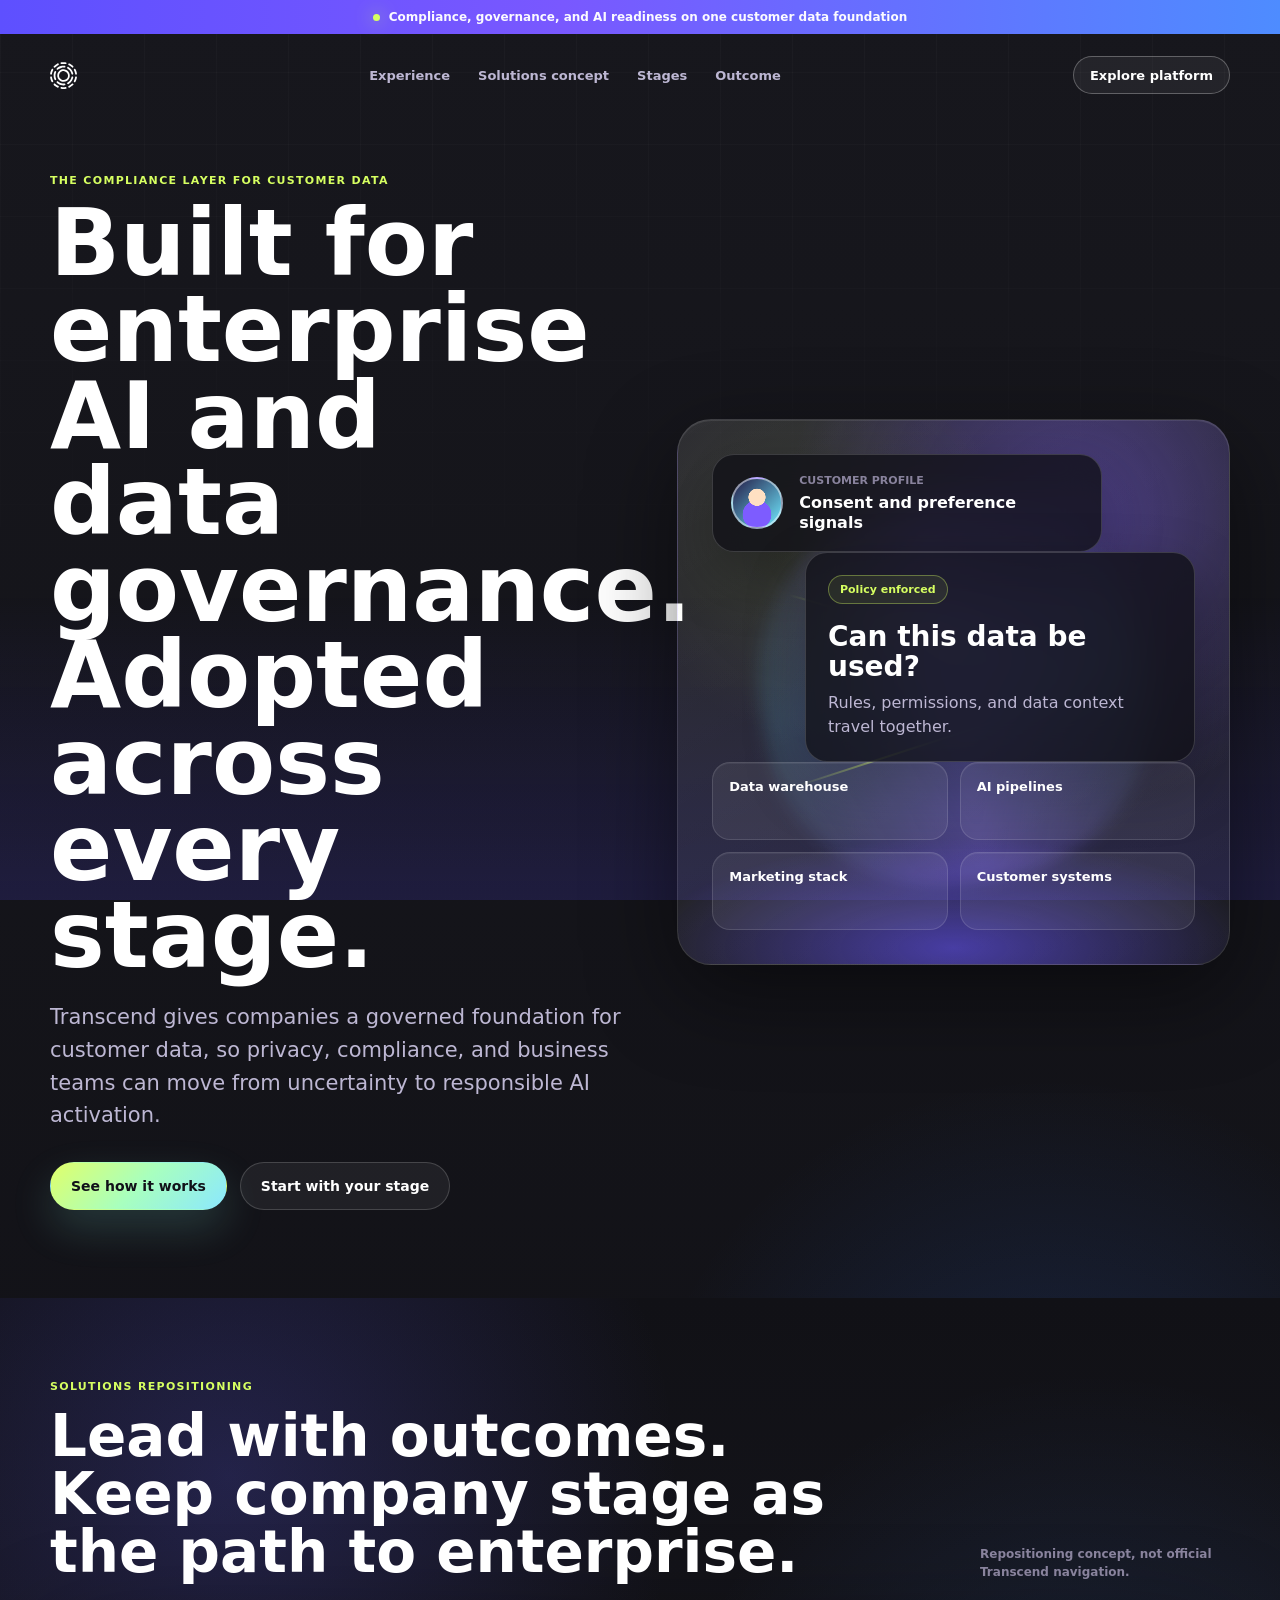
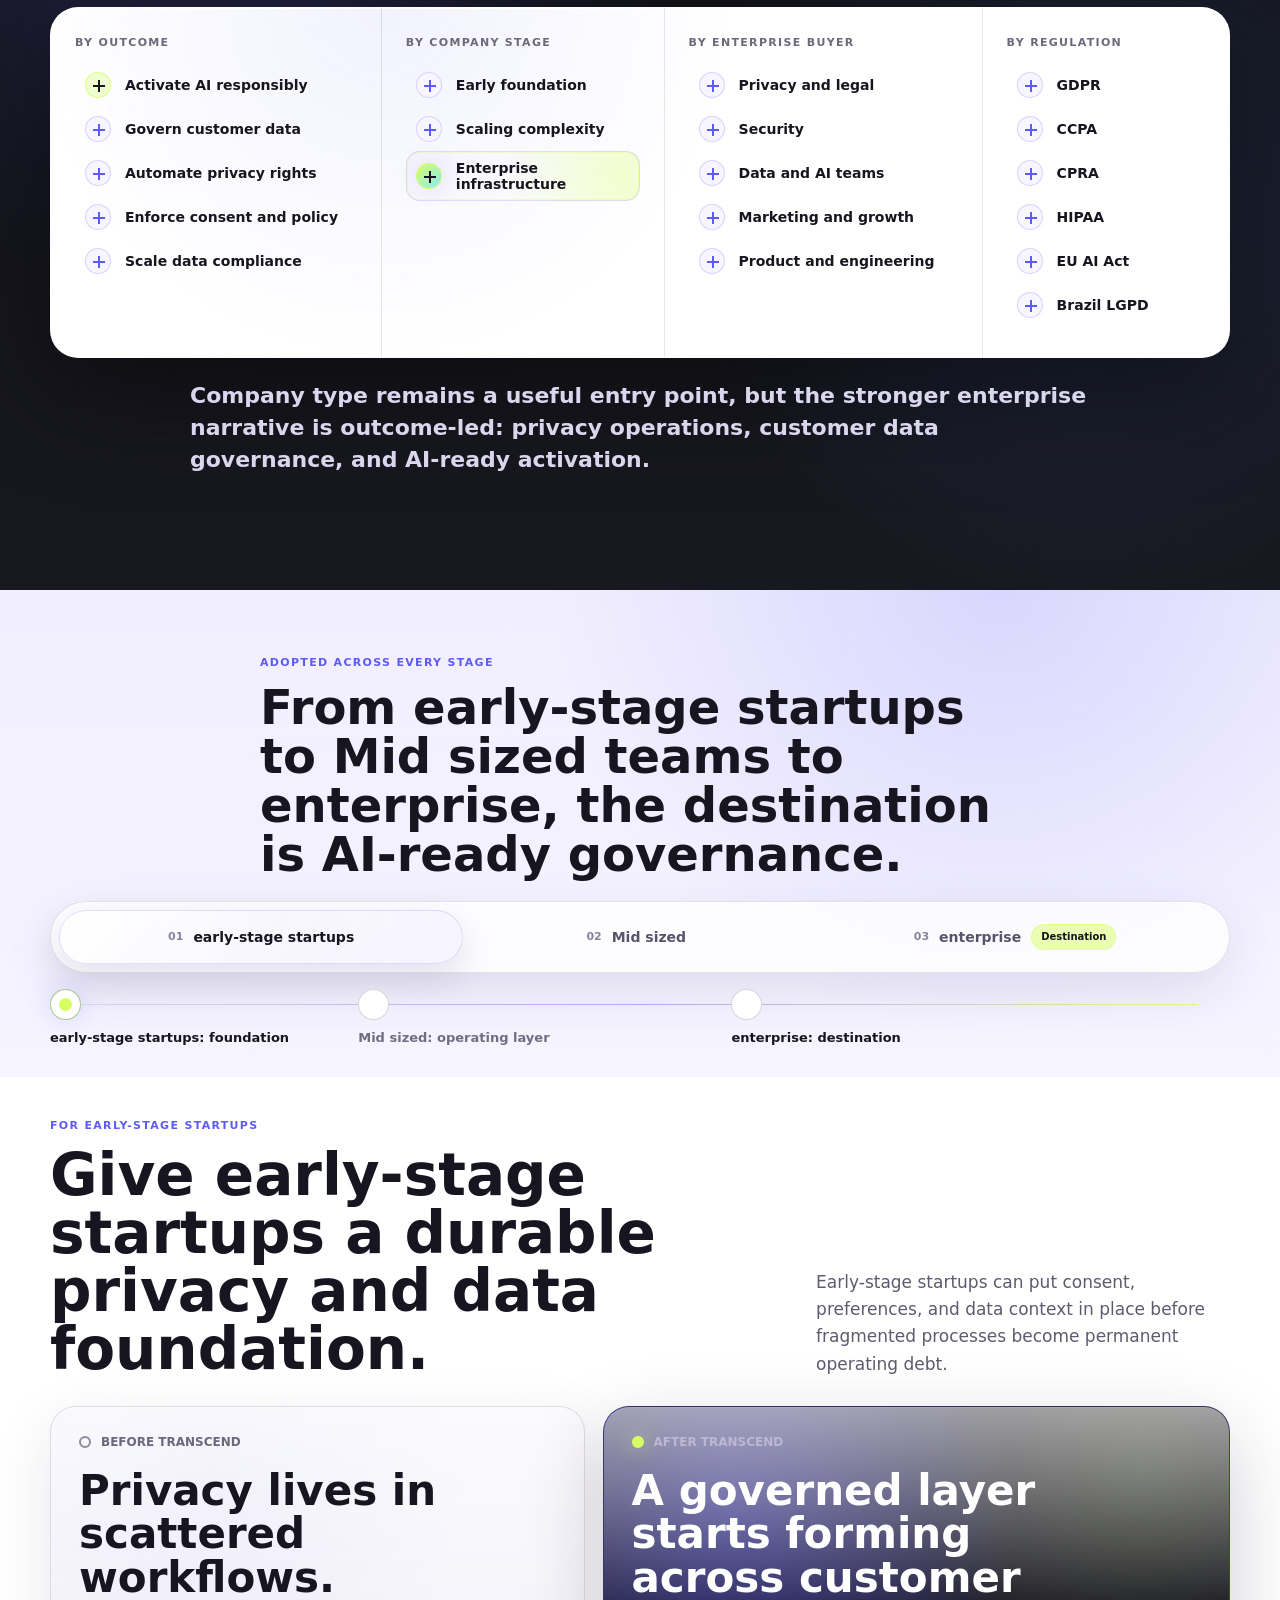
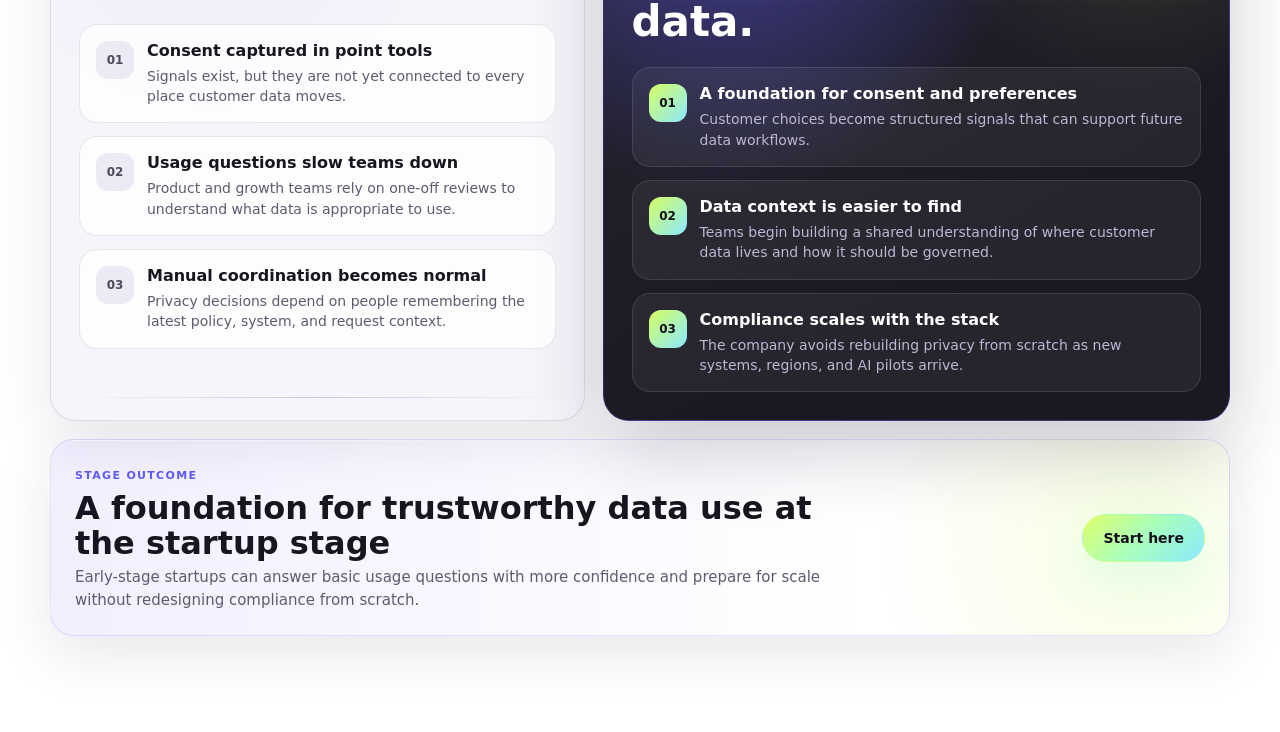
==== index-standalone.html @ 1e4c6ade "Add files via upload" ====
<!DOCTYPE html>
<html lang="en">
  <head>
    <meta charset="UTF-8" />
    <meta name="viewport" content="width=device-width, initial-scale=1.0" />
    <title>Transcend Experience | Compliance Layer for Enterprise AI</title>
    <meta
      name="description"
      content="An interactive product marketing experience showing how Transcend helps teams move from fragmented privacy workflows to an AI-ready compliance layer for customer data."
    />
    <style>
:root {
  color-scheme: dark;
  --bg: #15151a;
  --bg-deeper: #0e0e13;
  --surface: rgba(255, 255, 255, 0.06);
  --surface-strong: rgba(255, 255, 255, 0.11);
  --line: rgba(255, 255, 255, 0.14);
  --line-strong: rgba(174, 159, 255, 0.48);
  --text: #f6f3ff;
  --muted: #bdb7d3;
  --soft: #89839d;
  --violet: #7d5cff;
  --violet-strong: #a794ff;
  --blue: #4f8cff;
  --cyan: #70e8ff;
  --green: #d6ff61;
  --neutral-accent: #8f8a9e;
  --paper: #f6f4ff;
  --paper-plain: #ffffff;
  --ink: #17151f;
  --ink-muted: #5f5a6f;
  --shadow: 0 28px 90px rgba(0, 0, 0, 0.46);
  --radius-lg: 26px;
  --radius-md: 18px;
  --radius-sm: 12px;
  --max: 1180px;
}

* {
  box-sizing: border-box;
}

html {
  scroll-behavior: smooth;
}

body {
  margin: 0;
  min-height: 100vh;
  color: var(--text);
  background:
    radial-gradient(circle at 52% -12%, rgba(109, 85, 255, 0.34), transparent 31rem),
    radial-gradient(circle at 82% 38%, rgba(55, 120, 255, 0.18), transparent 26rem),
    linear-gradient(180deg, #17171d 0%, #101015 54%, #15151a 100%);
  font-family:
    Inter, ui-sans-serif, system-ui, -apple-system, BlinkMacSystemFont, "Segoe UI", sans-serif;
}

body::before {
  position: fixed;
  inset: 0;
  z-index: -2;
  pointer-events: none;
  content: "";
  background-image:
    linear-gradient(rgba(255, 255, 255, 0.025) 1px, transparent 1px),
    linear-gradient(90deg, rgba(255, 255, 255, 0.025) 1px, transparent 1px);
  background-size: 72px 72px;
  mask-image: linear-gradient(to bottom, black, transparent 78%);
}

body::after {
  position: fixed;
  inset: auto 0 0;
  z-index: -1;
  height: 34vh;
  pointer-events: none;
  content: "";
  background: linear-gradient(180deg, transparent, rgba(90, 76, 255, 0.16));
}

a {
  color: inherit;
  text-decoration: none;
}

button,
a {
  -webkit-tap-highlight-color: transparent;
}

.site-shell {
  width: 100%;
  margin: 0 auto;
  overflow: hidden;
}

.announcement {
  display: flex;
  align-items: center;
  justify-content: center;
  gap: 9px;
  min-height: 34px;
  padding: 8px 18px;
  color: #fbfaff;
  background: linear-gradient(90deg, #5e50ff 0%, #7958ff 44%, #4e8cff 100%);
  font-size: 12px;
  font-weight: 650;
}

.announcement__dot {
  width: 7px;
  height: 7px;
  flex: 0 0 auto;
  border-radius: 999px;
  background: var(--green);
  box-shadow: 0 0 18px rgba(214, 255, 97, 0.9);
}

.announcement__text {
  display: inline-block;
  width: auto;
  height: auto;
  max-width: min(720px, calc(100% - 32px));
  color: inherit;
  background: transparent;
  border-radius: 0;
  box-shadow: none;
  line-height: 1.25;
  text-align: center;
}

.nav {
  display: flex;
  align-items: center;
  justify-content: space-between;
  width: min(calc(100% - 40px), var(--max));
  margin: 0 auto;
  padding: 22px 0;
}

.brand {
  display: inline-flex;
  align-items: center;
  gap: 0;
  width: 27px;
  height: 27px;
  flex: 0 0 auto;
  color: #fff;
  font-size: 15px;
  font-weight: 760;
  overflow: hidden;
}

.brand__logo {
  display: block;
  width: 27px;
  height: 27px;
  max-width: 27px;
  max-height: 27px;
  flex: 0 0 27px;
  fill: currentColor;
}

.sr-only {
  position: absolute;
  width: 1px;
  height: 1px;
  padding: 0;
  margin: -1px;
  overflow: hidden;
  clip: rect(0, 0, 0, 0);
  white-space: nowrap;
  border: 0;
}

.nav__links {
  display: flex;
  align-items: center;
  gap: 28px;
  color: var(--muted);
  font-size: 13px;
  font-weight: 650;
}

.nav__links a,
.nav__cta {
  transition: color 180ms ease, border-color 180ms ease, background 180ms ease;
}

.nav__links a:hover {
  color: #fff;
}

.nav__cta {
  display: inline-flex;
  align-items: center;
  justify-content: center;
  min-height: 38px;
  padding: 0 16px;
  border: 1px solid rgba(255, 255, 255, 0.28);
  border-radius: 999px;
  color: #fff;
  font-size: 13px;
  font-weight: 720;
  background: rgba(255, 255, 255, 0.06);
}

.nav__cta:hover {
  border-color: rgba(214, 255, 97, 0.72);
  background: rgba(214, 255, 97, 0.1);
}

.hero {
  display: grid;
  grid-template-columns: minmax(0, 1.02fr) minmax(430px, 0.98fr);
  gap: 52px;
  align-items: center;
  width: min(calc(100% - 40px), var(--max));
  min-height: clamp(620px, calc(100vh - 180px), 760px);
  margin: 0 auto;
  padding: 58px 0 88px;
}

.hero__content {
  max-width: 660px;
}

.eyebrow {
  margin: 0 0 14px;
  color: var(--green);
  font-size: 11px;
  font-weight: 820;
  letter-spacing: 0.12em;
  text-transform: uppercase;
}

h1,
h2,
h3,
p {
  margin-top: 0;
}

h1 {
  max-width: 850px;
  margin-bottom: 22px;
  color: #fff;
  font-size: clamp(48px, 7.3vw, 92px);
  font-weight: 760;
  line-height: 0.94;
}

.hero__subtext {
  max-width: 650px;
  margin-bottom: 30px;
  color: var(--muted);
  font-size: clamp(18px, 2vw, 21px);
  line-height: 1.56;
}

.hero__actions {
  display: flex;
  flex-wrap: wrap;
  gap: 13px;
}

.button {
  display: inline-flex;
  align-items: center;
  justify-content: center;
  min-height: 48px;
  padding: 0 20px;
  border: 1px solid transparent;
  border-radius: 999px;
  font-size: 14px;
  font-weight: 790;
  transition:
    transform 180ms ease,
    border-color 180ms ease,
    background 180ms ease,
    box-shadow 180ms ease;
}

.button:hover {
  transform: translateY(-2px);
}

.button--primary {
  color: #111119;
  background: linear-gradient(135deg, #e0ff6a, #a8ffbe 50%, #8be8ff);
  box-shadow: 0 18px 42px rgba(127, 235, 218, 0.18);
}

.button--ghost {
  color: #fff;
  border-color: rgba(255, 255, 255, 0.17);
  background: rgba(255, 255, 255, 0.06);
}

.button--ghost:hover {
  border-color: rgba(255, 255, 255, 0.34);
  background: rgba(255, 255, 255, 0.1);
}

.hero-visual {
  position: relative;
  display: grid;
  min-height: 520px;
  padding: 34px;
  border: 1px solid rgba(255, 255, 255, 0.12);
  border-radius: 34px;
  background:
    radial-gradient(circle at 26% 24%, rgba(214, 255, 97, 0.09), transparent 12rem),
    radial-gradient(circle at 72% 18%, rgba(125, 92, 255, 0.42), transparent 18rem),
    linear-gradient(150deg, rgba(255, 255, 255, 0.11), rgba(255, 255, 255, 0.035));
  box-shadow: var(--shadow), inset 0 1px 0 rgba(255, 255, 255, 0.09);
  overflow: hidden;
}

.hero-visual::before {
  position: absolute;
  inset: 15%;
  content: "";
  border-radius: 44%;
  background:
    linear-gradient(90deg, transparent, rgba(136, 108, 255, 0.35), transparent),
    linear-gradient(180deg, transparent, rgba(111, 232, 255, 0.15), transparent);
  filter: blur(8px);
  transform: rotate(-10deg);
}

.hero-visual::after {
  position: absolute;
  inset: auto -8% -18%;
  height: 42%;
  content: "";
  background: radial-gradient(ellipse at center, rgba(101, 83, 255, 0.58), transparent 68%);
}

.visual-card {
  position: relative;
  z-index: 1;
  border: 1px solid rgba(255, 255, 255, 0.16);
  border-radius: 22px;
  background: rgba(16, 16, 22, 0.78);
  box-shadow: 0 24px 60px rgba(0, 0, 0, 0.28);
  backdrop-filter: blur(18px);
}

.visual-card--profile {
  display: flex;
  align-items: center;
  gap: 16px;
  width: min(88%, 390px);
  min-height: 98px;
  padding: 18px;
}

.avatar {
  width: 52px;
  height: 52px;
  flex: 0 0 auto;
  border: 2px solid rgba(255, 255, 255, 0.48);
  border-radius: 50%;
  background:
    radial-gradient(circle at 50% 38%, #ffe0c2 0 22%, transparent 23%),
    radial-gradient(circle at 50% 74%, #7d5cff 0 33%, transparent 34%),
    linear-gradient(135deg, #241c47, #6fe8ff);
}

.label {
  display: block;
  margin-bottom: 6px;
  color: var(--soft);
  font-size: 11px;
  font-weight: 750;
  text-transform: uppercase;
}

.visual-card strong {
  display: block;
  color: #fff;
  font-size: 16px;
  line-height: 1.25;
}

.visual-card--policy {
  align-self: center;
  justify-self: end;
  width: min(91%, 390px);
  padding: 22px;
}

.visual-card--policy h2 {
  margin: 18px 0 10px;
  color: #fff;
  font-size: 28px;
  line-height: 1.05;
}

.visual-card--policy p {
  margin: 0;
  color: var(--muted);
  line-height: 1.5;
}

.status-pill {
  display: inline-flex;
  padding: 7px 11px;
  border: 1px solid rgba(214, 255, 97, 0.35);
  border-radius: 999px;
  color: var(--green);
  background: rgba(214, 255, 97, 0.08);
  font-size: 11px;
  font-weight: 780;
}

.system-grid {
  position: relative;
  z-index: 1;
  display: grid;
  grid-template-columns: repeat(2, minmax(0, 1fr));
  gap: 12px;
  align-self: end;
}

.system-grid span {
  min-height: 78px;
  padding: 16px;
  border: 1px solid rgba(255, 255, 255, 0.13);
  border-radius: 18px;
  color: #fff;
  background: rgba(255, 255, 255, 0.065);
  font-size: 13px;
  font-weight: 720;
  box-shadow: inset 0 1px 0 rgba(255, 255, 255, 0.06);
}

.signal-line {
  position: absolute;
  z-index: 0;
  width: 58%;
  height: 2px;
  background: linear-gradient(90deg, transparent, rgba(214, 255, 97, 0.7), rgba(111, 232, 255, 0.58), transparent);
  transform-origin: center;
}

.signal-line--one {
  top: 40%;
  left: 19%;
  transform: rotate(16deg);
}

.signal-line--two {
  top: 58%;
  left: 20%;
  transform: rotate(-18deg);
}

.menu-concept {
  width: 100%;
  padding: 82px 0 92px;
  background:
    radial-gradient(circle at 18% 20%, rgba(95, 91, 247, 0.22), transparent 28rem),
    radial-gradient(circle at 85% 55%, rgba(79, 140, 255, 0.14), transparent 26rem),
    linear-gradient(180deg, #111116 0%, #181820 100%);
}

.menu-concept__heading,
.mega-menu,
.menu-note {
  width: min(calc(100% - 40px), var(--max));
  margin-right: auto;
  margin-left: auto;
}

.menu-concept__heading {
  display: flex;
  align-items: end;
  justify-content: space-between;
  gap: 40px;
  margin-bottom: 26px;
}

.menu-concept__heading h2 {
  max-width: 780px;
  margin-bottom: 0;
  color: #fff;
  font-size: clamp(34px, 4.8vw, 58px);
  font-weight: 740;
  line-height: 1;
}

.menu-concept__heading > span {
  max-width: 250px;
  color: var(--soft);
  font-size: 12px;
  font-weight: 720;
  line-height: 1.45;
}

.mega-menu {
  display: grid;
  grid-template-columns: 1.12fr 0.96fr 1.08fr 0.84fr;
  border: 1px solid rgba(255, 255, 255, 0.22);
  border-radius: 28px;
  background:
    radial-gradient(circle at 28% 0%, rgba(95, 91, 247, 0.08), transparent 22rem),
    #fff;
  box-shadow: 0 34px 110px rgba(0, 0, 0, 0.44), inset 0 1px 0 rgba(255, 255, 255, 0.88);
  overflow: hidden;
}

.mega-column {
  min-width: 0;
  padding: 28px 24px 30px;
}

.mega-column + .mega-column {
  border-left: 1px solid rgba(27, 24, 38, 0.1);
}

.mega-label {
  margin-bottom: 14px;
  color: #6d687a;
  font-size: 11px;
  font-weight: 850;
  letter-spacing: 0.12em;
  text-transform: uppercase;
}

.mega-item {
  display: grid;
  grid-template-columns: 30px minmax(0, 1fr);
  gap: 10px;
  align-items: center;
  width: 100%;
  min-height: 44px;
  padding: 8px 9px;
  border: 1px solid transparent;
  border-radius: 14px;
  color: var(--ink);
  cursor: pointer;
  background: transparent;
  font: inherit;
  font-size: 14px;
  font-weight: 720;
  text-align: left;
  transition:
    transform 160ms ease,
    border-color 160ms ease,
    background 160ms ease,
    box-shadow 160ms ease;
}

.mega-item:hover,
.mega-item:focus-visible {
  border-color: rgba(95, 91, 247, 0.14);
  outline: none;
  background: #f5f2ff;
  box-shadow: 0 12px 28px rgba(49, 42, 92, 0.09);
  transform: translateY(-1px);
}

.mega-item--destination {
  border-color: rgba(95, 91, 247, 0.18);
  background:
    radial-gradient(circle at 95% 50%, rgba(214, 255, 97, 0.32), transparent 8rem),
    linear-gradient(135deg, #f6f3ff, #fff);
  box-shadow: inset 0 0 0 1px rgba(214, 255, 97, 0.28);
}

.mega-item--destination:hover,
.mega-item--destination:focus-visible {
  border-color: rgba(95, 91, 247, 0.32);
  background:
    radial-gradient(circle at 92% 50%, rgba(214, 255, 97, 0.48), transparent 8rem),
    #f3f0ff;
}

.menu-icon {
  position: relative;
  display: inline-block;
  width: 26px;
  height: 26px;
  border: 1px solid rgba(95, 91, 247, 0.22);
  border-radius: 50%;
  background: #f7f5ff;
}

.menu-icon::before,
.menu-icon::after {
  position: absolute;
  content: "";
  background: #5f5bf7;
}

.menu-icon::before {
  top: 12px;
  left: 7px;
  width: 12px;
  height: 2px;
}

.menu-icon::after {
  top: 7px;
  left: 12px;
  width: 2px;
  height: 12px;
}

.menu-icon--spark {
  border-color: rgba(214, 255, 97, 0.72);
  background: #efffd1;
}

.menu-icon--spark::before,
.menu-icon--spark::after,
.menu-icon--destination::before,
.menu-icon--destination::after {
  background: #17151f;
}

.menu-icon--destination {
  border-color: rgba(214, 255, 97, 0.82);
  background: linear-gradient(135deg, var(--green), #8be8ff);
  box-shadow: 0 0 22px rgba(95, 91, 247, 0.16);
}

.menu-note {
  max-width: 900px;
  margin-top: 22px;
  color: #dad6ee;
  font-size: clamp(18px, 2vw, 22px);
  font-weight: 610;
  line-height: 1.45;
}

.stage-section {
  width: 100%;
  padding: 66px 0 32px;
  color: var(--ink);
  background:
    radial-gradient(circle at 78% 0%, rgba(95, 91, 247, 0.16), transparent 28rem),
    linear-gradient(180deg, #f1eeff 0%, var(--paper) 100%);
}

.stage-section > *,
.experience > * {
  width: min(calc(100% - 40px), var(--max));
  margin-right: auto;
  margin-left: auto;
}

.section-heading {
  display: block;
  max-width: 760px;
  margin-bottom: 22px;
}

.section-heading .eyebrow,
.experience .eyebrow {
  color: #5f5bf7;
}

.section-heading h2 {
  margin-bottom: 0;
  color: var(--ink);
  font-size: clamp(30px, 4vw, 48px);
  font-weight: 740;
  line-height: 1.02;
}

.experience__intro h2 {
  margin-bottom: 0;
  color: var(--ink);
  font-size: clamp(34px, 5vw, 58px);
  font-weight: 740;
  line-height: 1;
}

.stage-control {
  display: grid;
  grid-template-columns: 1.08fr 0.86fr 1.1fr;
  gap: 12px;
  padding: 8px;
  border: 1px solid rgba(40, 35, 62, 0.12);
  border-radius: 999px;
  background: rgba(255, 255, 255, 0.76);
  box-shadow: 0 18px 52px rgba(42, 32, 87, 0.1), inset 0 1px 0 rgba(255, 255, 255, 0.74);
}

.stage-tab {
  display: inline-flex;
  align-items: center;
  justify-content: center;
  gap: 10px;
  min-height: 54px;
  border: 1px solid transparent;
  border-radius: 999px;
  color: #58536b;
  cursor: pointer;
  background: transparent;
  font: inherit;
  font-size: 14px;
  font-weight: 780;
  transition:
    transform 180ms ease,
    color 180ms ease,
    border-color 180ms ease,
    background 180ms ease,
    box-shadow 180ms ease;
}

.stage-tab span {
  color: var(--soft);
  font-size: 11px;
  font-weight: 850;
}

.stage-tab:hover {
  color: var(--ink);
  background: rgba(95, 91, 247, 0.08);
}

.stage-tab[aria-selected="true"] {
  color: var(--ink);
  border-color: rgba(95, 91, 247, 0.18);
  background:
    linear-gradient(135deg, rgba(255, 255, 255, 0.96), rgba(244, 242, 255, 0.86)),
    radial-gradient(circle at 50% 0%, rgba(95, 91, 247, 0.18), transparent 85%);
  box-shadow: 0 14px 34px rgba(42, 32, 87, 0.12);
}

.stage-tab--enterprise {
  position: relative;
}

.stage-tab--enterprise::after {
  display: inline-flex;
  align-items: center;
  min-height: 24px;
  padding: 0 9px;
  border: 1px solid rgba(214, 255, 97, 0.4);
  border-radius: 999px;
  color: var(--ink);
  content: "Destination";
  background: rgba(214, 255, 97, 0.48);
  font-size: 10px;
  font-weight: 850;
}

.stage-tab--enterprise[aria-selected="true"] {
  border-color: rgba(95, 91, 247, 0.28);
  box-shadow: 0 18px 42px rgba(95, 91, 247, 0.18), inset 0 0 26px rgba(214, 255, 97, 0.12);
}

.stage-path {
  position: relative;
  display: grid;
  grid-template-columns: 0.82fr 1fr 1.38fr;
  gap: 12px;
  margin-top: 16px;
  color: #726d82;
}

.stage-path::before {
  position: absolute;
  top: 15px;
  left: 32px;
  right: 32px;
  height: 1px;
  content: "";
  background: linear-gradient(90deg, rgba(95, 91, 247, 0.16), rgba(95, 91, 247, 0.46), rgba(214, 255, 97, 0.72));
}

.stage-path__step {
  position: relative;
  z-index: 1;
}

.stage-path__step span {
  display: block;
  width: 31px;
  height: 31px;
  margin-bottom: 10px;
  border: 1px solid rgba(40, 35, 62, 0.18);
  border-radius: 50%;
  background: #fff;
  box-shadow: inset 0 0 0 8px #fff;
  transition: border-color 180ms ease, background 180ms ease, box-shadow 180ms ease;
}

.stage-path__step p {
  margin: 0;
  font-size: 13px;
  font-weight: 760;
}

.stage-path__step.is-active span {
  border-color: rgba(95, 91, 247, 0.34);
  background: var(--green);
  box-shadow: 0 0 24px rgba(95, 91, 247, 0.18), inset 0 0 0 8px #fff;
}

.stage-path__step.is-active p,
.stage-path__step--destination p {
  color: var(--ink);
}

.experience {
  width: 100%;
  padding: 42px 0 96px;
  color: var(--ink);
  background: var(--paper-plain);
}

.experience__intro {
  display: grid;
  grid-template-columns: minmax(0, 0.95fr) minmax(320px, 0.54fr);
  gap: 38px;
  align-items: end;
  margin-bottom: 28px;
}

.experience__intro p:last-child {
  margin: 0;
  color: var(--ink-muted);
  font-size: 17px;
  line-height: 1.6;
}

.comparison-grid {
  display: grid;
  grid-template-columns: minmax(0, 0.92fr) minmax(0, 1.08fr);
  gap: 18px;
  transition: opacity 160ms ease, transform 160ms ease;
}

.comparison-grid.is-changing,
.stage-outcome.is-changing {
  opacity: 0;
  transform: translateY(8px);
}

.comparison-card {
  position: relative;
  min-height: 478px;
  padding: 28px;
  border: 1px solid rgba(40, 35, 62, 0.12);
  border-radius: var(--radius-lg);
  background: #f6f5fb;
  box-shadow: 0 18px 60px rgba(31, 24, 55, 0.1), inset 0 1px 0 rgba(255, 255, 255, 0.8);
  overflow: hidden;
}

.comparison-card::before {
  position: absolute;
  inset: 0;
  pointer-events: none;
  content: "";
  background:
    linear-gradient(180deg, rgba(255, 255, 255, 0.55), transparent 32%),
    radial-gradient(circle at 30% 12%, rgba(95, 91, 247, 0.06), transparent 16rem);
}

.comparison-card--before {
  color: var(--ink);
}

.comparison-card--before::after {
  position: absolute;
  inset: auto 22px 22px;
  height: 1px;
  content: "";
  background: linear-gradient(90deg, transparent, rgba(143, 138, 158, 0.42), transparent);
}

.comparison-card--after {
  border-color: rgba(95, 91, 247, 0.3);
  background:
    radial-gradient(circle at 86% 10%, rgba(214, 255, 97, 0.12), transparent 14rem),
    radial-gradient(circle at 20% 16%, rgba(95, 91, 247, 0.44), transparent 18rem),
    linear-gradient(150deg, #272532, #1a1922 72%);
  box-shadow: 0 28px 78px rgba(31, 24, 55, 0.22), inset 0 1px 0 rgba(255, 255, 255, 0.1);
}

body[data-stage="enterprise"] .comparison-card--after {
  border-color: rgba(214, 255, 97, 0.5);
  box-shadow:
    0 0 0 1px rgba(214, 255, 97, 0.08),
    0 28px 90px rgba(100, 78, 255, 0.28),
    inset 0 1px 0 rgba(255, 255, 255, 0.1);
}

.card-topline {
  position: relative;
  z-index: 1;
  display: flex;
  align-items: center;
  gap: 10px;
  margin-bottom: 20px;
  color: var(--muted);
  font-size: 12px;
  font-weight: 820;
  text-transform: uppercase;
}

.card-icon {
  display: inline-block;
  width: 12px;
  height: 12px;
  border-radius: 50%;
}

.card-icon--before {
  background: transparent;
  border: 2px solid var(--neutral-accent);
  box-shadow: none;
}

.card-icon--after {
  background: var(--green);
  box-shadow: 0 0 20px rgba(214, 255, 97, 0.54);
}

.comparison-card h3 {
  position: relative;
  z-index: 1;
  max-width: 490px;
  margin-bottom: 24px;
  color: #fff;
  font-size: clamp(28px, 3.3vw, 42px);
  font-weight: 730;
  line-height: 1.04;
}

.comparison-card--before h3 {
  color: var(--ink);
}

.comparison-card--before .card-topline {
  color: #6d677c;
}

.point-list {
  position: relative;
  z-index: 1;
  display: grid;
  gap: 13px;
}

.point-item {
  display: grid;
  grid-template-columns: 38px minmax(0, 1fr);
  gap: 13px;
  align-items: start;
  min-height: 78px;
  padding: 16px;
  border: 1px solid rgba(40, 35, 62, 0.1);
  border-radius: 18px;
  background: rgba(255, 255, 255, 0.74);
}

.point-item__number {
  display: inline-grid;
  width: 38px;
  height: 38px;
  place-items: center;
  border-radius: 12px;
  color: #4f4a5d;
  background: #eceaf5;
  font-size: 12px;
  font-weight: 850;
}

.comparison-card--after .point-item {
  background: rgba(255, 255, 255, 0.055);
  border-color: rgba(255, 255, 255, 0.1);
}

.comparison-card--after .point-item__number {
  color: #12121a;
  background: linear-gradient(135deg, var(--green), #8be8ff);
}

.point-item h4 {
  margin: 0 0 5px;
  color: var(--ink);
  font-size: 16px;
  line-height: 1.25;
}

.point-item p {
  margin: 0;
  color: var(--ink-muted);
  font-size: 14px;
  line-height: 1.45;
}

.comparison-card--after .point-item h4 {
  color: #fff;
}

.comparison-card--after .point-item p {
  color: var(--muted);
}

.stage-outcome {
  display: flex;
  align-items: center;
  justify-content: space-between;
  gap: 28px;
  margin-top: 18px;
  padding: 24px;
  border: 1px solid rgba(95, 91, 247, 0.16);
  border-radius: 24px;
  background:
    radial-gradient(circle at 92% 50%, rgba(214, 255, 97, 0.18), transparent 16rem),
    linear-gradient(90deg, #f2efff, #ffffff 68%);
  box-shadow: 0 18px 58px rgba(31, 24, 55, 0.1), inset 0 1px 0 rgba(255, 255, 255, 0.82);
  transition: opacity 160ms ease, transform 160ms ease;
}

body[data-stage="enterprise"] .stage-outcome {
  border-color: rgba(95, 91, 247, 0.24);
  background:
    radial-gradient(circle at 90% 45%, rgba(214, 255, 97, 0.2), transparent 16rem),
    linear-gradient(90deg, #eeeaff, #ffffff);
}

.outcome-copy {
  max-width: 760px;
}

.outcome-label {
  display: inline-flex;
  margin-bottom: 9px;
  color: #5f5bf7;
  font-size: 11px;
  font-weight: 850;
  letter-spacing: 0.12em;
  text-transform: uppercase;
}

.stage-outcome h3 {
  margin-bottom: 6px;
  color: var(--ink);
  font-size: clamp(22px, 3vw, 32px);
  line-height: 1.08;
}

.stage-outcome p {
  margin-bottom: 0;
  color: var(--ink-muted);
  font-size: 15px;
  line-height: 1.5;
}

@media (max-width: 980px) {
  .nav__links {
    display: none;
  }

  .hero,
  .section-heading,
  .menu-concept__heading,
  .experience__intro,
  .comparison-grid {
    grid-template-columns: 1fr;
  }

  .menu-concept__heading {
    display: block;
  }

  .menu-concept__heading > span {
    display: block;
    max-width: none;
    margin-top: 14px;
  }

  .mega-menu {
    grid-template-columns: repeat(2, minmax(0, 1fr));
  }

  .mega-column:nth-child(3) {
    border-left: 0;
    border-top: 1px solid rgba(27, 24, 38, 0.1);
  }

  .mega-column:nth-child(4) {
    border-top: 1px solid rgba(27, 24, 38, 0.1);
  }

  .hero {
    min-height: auto;
    padding-top: 34px;
  }

  .hero-visual {
    min-height: 480px;
  }

  .comparison-card {
    min-height: auto;
  }

  .stage-outcome {
    align-items: flex-start;
    flex-direction: column;
  }
}

@media (max-width: 700px) {
  .announcement {
    padding-inline: 12px;
    text-align: center;
  }

  .nav {
    width: min(calc(100% - 28px), var(--max));
  }

  .nav__cta {
    display: none;
  }

  .hero {
    width: min(calc(100% - 28px), var(--max));
  }

  .stage-section > *,
  .menu-concept__heading,
  .mega-menu,
  .menu-note,
  .experience > * {
    width: min(calc(100% - 28px), var(--max));
  }

  h1 {
    font-size: clamp(42px, 13vw, 58px);
  }

  .hero__actions,
  .button {
    width: 100%;
  }

  .button {
    min-height: 50px;
  }

  .hero-visual {
    min-height: 520px;
    padding: 20px;
    border-radius: 24px;
  }

  .visual-card--profile,
  .visual-card--policy {
    width: 100%;
  }

  .system-grid {
    grid-template-columns: 1fr;
  }

  .system-grid span {
    min-height: 62px;
  }

  .stage-control {
    grid-template-columns: 1fr;
    border-radius: 24px;
  }

  .menu-concept {
    padding: 58px 0 66px;
  }

  .mega-menu {
    grid-template-columns: 1fr;
    border-radius: 24px;
  }

  .mega-column {
    padding: 24px 20px;
  }

  .mega-column + .mega-column,
  .mega-column:nth-child(3),
  .mega-column:nth-child(4) {
    border-left: 0;
    border-top: 1px solid rgba(27, 24, 38, 0.1);
  }

  .stage-tab {
    justify-content: space-between;
    padding-inline: 18px;
  }

  .stage-tab--enterprise::after {
    margin-left: auto;
  }

  .stage-path {
    grid-template-columns: 1fr;
    gap: 12px;
  }

  .stage-path::before {
    display: none;
  }

  .stage-path__step {
    display: flex;
    align-items: center;
    gap: 12px;
  }

  .stage-path__step span {
    margin-bottom: 0;
  }

  .experience {
    padding-bottom: 72px;
  }

  .comparison-card {
    padding: 22px;
    border-radius: 22px;
  }

  .point-item {
    grid-template-columns: 1fr;
  }
}

@media (prefers-reduced-motion: no-preference) {
  .hero-visual::before {
    animation: slow-drift 9s ease-in-out infinite alternate;
  }

  .signal-line {
    animation: pulse-line 3.5s ease-in-out infinite;
  }
}

@keyframes slow-drift {
  from {
    transform: translateY(-8px) rotate(-10deg);
  }

  to {
    transform: translateY(8px) rotate(-7deg);
  }
}

@keyframes pulse-line {
  0%,
  100% {
    opacity: 0.45;
  }

  50% {
    opacity: 1;
  }
}

    </style>
  </head>
  <body>
    <div class="site-shell">
      <div class="announcement">
        <span class="announcement__dot"></span>
        <strong class="announcement__text">Compliance, governance, and AI readiness on one customer data foundation</strong>
      </div>

      <header class="nav" aria-label="Primary">
        <a class="brand" href="#" aria-label="Transcend experience home">
          <svg
            class="brand__logo"
            aria-hidden="true"
            viewBox="0 0 512 512"
            width="27"
            height="27"
            style="display:block;width:27px;height:27px;max-width:27px;max-height:27px;flex:0 0 27px;"
          >
            <path d="M234.5 2.6c-1.6.2-7 .9-12 1.5-14 1.7-18.3 4.1-21.7 11.8-3 6.6-1.8 12.3 3.6 17.8 2.3 2.3 5.5 4.5 7.1 4.9 1.7.4 7.3.2 12.5-.5 16.8-2.3 43.2-2.6 59.4-.6 16.1 2 20.1 1.6 24.6-2.2 4.2-3.5 6-7.3 6-12.8 0-15.6-10.2-19.4-53-20-12.9-.2-24.8-.1-26.5.1z"/>
            <path d="M137.3 31.1c-19.6 10.2-42.4 26.7-58.9 42.6-6.5 6.1-8.4 8.7-9.4 12.1-3.4 13 7.8 24.3 20.9 21 3.5-.9 6.4-2.9 12.5-8.8 15.9-15.1 29.3-24.9 49.8-36.3 9.2-5.1 11.7-7.1 13.5-10.3 6.4-11.2-2.1-25.4-15.3-25.4-2.1 0-7 1.9-13.1 5.1z"/>
            <path d="M354.5 28.8c-7.3 4.7-10.2 11.3-8.4 18.8 1.4 5.5 5.7 9.8 14.3 14.1 16.4 8.3 32.4 19.6 49.3 35 5.6 5.1 11.4 9.8 12.8 10.3 6.4 2.4 15.5-.4 19.5-6 2.8-3.9 3.7-11.3 2-16.4-.8-2.5-4-6.3-10.3-12.1-17.2-15.7-34.1-28.1-53.7-39-9-5.1-11.4-6-16.5-6.3-4.6-.2-6.7.1-9 1.6z"/>
            <path d="M231 71.4c-37.2 5.4-74.8 22.9-100.1 46.7-7.3 6.9-8.7 14.8-3.9 22.7 2.9 4.8 7.5 7.2 13.8 7.2 6.4 0 7.5-.6 17.2-8.5 19.9-16.5 40.9-26.6 67.2-32.7 7.8-1.8 13-2.1 32.3-2.3 25.1-.3 27.1-.7 31.4-6.1 7-8.9 3.3-22.2-7.4-26.5-4.5-1.8-38.8-2.1-50.5-.5z"/>
            <path d="M333.5 93.5c-4.4 2.4-6.6 4.6-8.1 8.2-3.1 7.2-.4 17.4 5.4 21 13.4 8.3 23.3 15.6 31.5 23.3 21.6 20.4 37.1 46.9 43.8 75 1.9 8 2.8 10.1 5.9 13.2 7 7.1 16.9 7.1 24.1-.1 6.5-6.5 6.3-12.8-1.2-35.6-13.7-41.7-42.3-77.6-80.2-101-9-5.6-15.9-6.9-21.2-4z"/>
            <path d="M36.3 131.5c-3.4 2.1-5 4.2-9.2 12.4-13.4 26.1-26 70.2-23.7 82.6 1 4.9 6.7 10.8 12.2 12.5 8.5 2.6 19.5-4.1 20.9-12.7 3.4-21.6 9.9-42.8 18.8-61.8 5.4-11.3 6.1-13.8 6.2-19 0-4.7-.5-6.7-2.3-9.3-5.1-7.1-15.3-9.2-22.9-4.7z"/>
            <path d="M463.5 130.3c-5.4 2.2-7.3 3.6-9.5 7.1-3.3 5.5-2.9 11.8 1.3 20.2 8.7 17.3 16.4 40.9 20.3 61.9.9 4.9 2.2 10.2 3 11.7 3.5 6.7 13.1 10.4 20.7 7.9 4.5-1.5 9.3-6.8 10.6-11.8 3.3-11.7-12.8-65.7-26.4-88.8-4.2-7.3-13.2-11-20-8.2z"/>
            <path d="M236.6 139.6c-26.2 4.7-46 15.3-65.1 34.8-16 16.3-25.1 32.3-30.6 53.3-13.9 54 12.7 110.8 63.6 135.8 64.9 32 144.2-1.7 165.9-70.3 18-57.1-8.7-118.2-62.7-143.7-21.9-10.4-48.2-14-71.1-9.9zm35.6 33.8c34.5 6.8 61 32.6 68 66.3 6.4 31.1-5 63-29.7 82.9-39.6 31.9-97.1 23.1-124.9-19-6.3-9.6-9-15.4-11.7-25.6-11-41.9 12.9-86.7 54.1-101.2 13.4-4.7 30.5-6 44.2-3.4z"/>
            <path d="M97.5 169.9c-9 2.2-13.5 9.3-20.8 32.7-5.8 18.3-7.2 29-7.2 53.9 0 25.9 1.5 36.1 8.2 57 5.2 16.3 9.6 24.9 13.9 27.6 8.4 5.1 19.1 2.7 23.9-5.5 3.5-6 3.2-10.6-1.4-22.2-14.9-37.1-14.7-78.5.4-114.9 3.6-8.8 4.2-13.4 2.4-18.2-2.8-7.5-11.8-12.2-19.4-10.4z"/>
            <path d="M11.4 275.8c-4.4 2.8-7.6 7.7-8.1 12.6-.6 5 2.5 21.9 6.7 37 6.9 24.4 18.5 50.6 24.4 55.1 8.4 6.4 21 3.6 25.5-5.8 2.9-6 2.6-9.1-1.5-17.7-9.7-20-16.4-40.3-20.4-61.3-2.3-12.4-3.7-15.6-8.2-18.8-4.5-3.3-14.1-3.8-18.4-1.1z"/>
            <path d="M416.2 275.7c-5.1 2.5-7.8 6.9-10 16.3-4.3 18-13.4 37.9-24.5 53.7-11 15.6-30.7 33.6-46.5 42.5-2.9 1.7-6.5 4.6-8 6.6-2.3 3-2.7 4.5-2.7 9.8 0 7 1.7 10.2 7.5 14.1 2.4 1.7 4.7 2.3 8.9 2.3 4.9 0 6.6-.6 14-5 13-7.9 22.6-15.5 34.6-27.5 22.8-22.8 37.8-47.6 47.1-78.2 4.7-15.7 5.3-22.5 2.2-27.8-3.4-5.7-8-8.5-14.2-8.5-2.8 0-6.6.8-8.4 1.7z"/>
            <path d="M486.4 275.9c-7.4 3.4-8.7 6-12.5 25.6-2.8 14.5-9.5 34.6-16.9 50.4-7.6 16.1-7.7 20.6-.8 27.7 6.3 6.6 17.3 6.6 23.7 0 5.5-5.7 17.4-33.4 23.5-54.9 3.8-13.2 6.9-30.5 6.4-35.8-.6-5.9-3.9-10.6-9.2-13-5.2-2.3-9-2.3-14.2 0z"/>
            <path d="M134.4 366.9c-7.6 3.5-11.7 11.9-9.4 19.6 1.6 5.5 12.3 15.6 27.3 25.6 33.3 22.3 72.4 33.3 111.7 31.5 15.6-.7 19.2-1.5 23.3-5.3 4.1-3.9 5.7-7.5 5.7-12.5 0-6-3.5-11.6-8.9-14.5-4.2-2.2-5-2.2-19-1.6-17.2.7-30.7-.6-46.6-4.7-21.3-5.3-43-16.3-59.5-30.2-12.3-10.2-16.5-11.6-24.6-7.9z"/>
            <path d="M76.5 408.3c-7.2 4.1-10.4 13.3-7.1 21 2.8 6.7 26.4 27.3 46.1 40.3 17.7 11.6 29.3 17.4 34.9 17.4 11.5 0 19.6-10 16.7-20.8-1.7-6-4.3-8.6-14.4-14-19-10.1-34.4-21.2-49.9-36-4.8-4.5-9.9-8.7-11.3-9.2-4.4-1.7-10.7-1.1-15 1.3z"/>
            <path d="M420.5 407.7c-1.6.9-6.9 5.3-11.6 9.8-13.9 13.3-32.3 26.4-51.8 36.6-8.2 4.3-11.5 9-11.5 16.3 0 10.3 7.6 17.2 18 16.4 11.6-1 46-23.5 69.3-45.4 12-11.2 14.3-17.3 10-26.1-3.9-8-14.7-11.7-22.4-7.6z"/>
            <path d="M207 477.1c-5.9 3.7-8.2 7.7-8.2 14.5 0 7.5 5.5 14.4 13 16.3 20.8 5.3 81.9 4.5 93.1-1.3 1.6-.9 4.3-3.3 5.8-5.3 2.4-3.1 2.8-4.6 2.8-9.8 0-5.1-.4-6.7-2.7-9.7-1.5-1.9-4.4-4.3-6.4-5.3-4-1.9-7.1-1.8-26.9.5-10.3 1.2-31.8 1.2-42 0-4.4-.6-11.8-1.2-16.5-1.6-7.6-.5-8.9-.3-12 1.7z"/>
          </svg>
          <span class="sr-only">Transcend</span>
        </a>
        <nav class="nav__links" aria-label="Page sections">
          <a href="#experience">Experience</a>
          <a href="#solutions-concept">Solutions concept</a>
          <a href="#stages">Stages</a>
          <a href="#outcome">Outcome</a>
        </nav>
        <a class="nav__cta" href="#experience" data-enterprise-trigger="true">Explore platform</a>
      </header>

      <main>
        <section class="hero" aria-labelledby="hero-title">
          <div class="hero__content">
            <p class="eyebrow">The compliance layer for customer data</p>
            <h1 id="hero-title">Built for enterprise AI and data governance. Adopted across every stage.</h1>
            <p class="hero__subtext">
              Transcend gives companies a governed foundation for customer data, so privacy, compliance,
              and business teams can move from uncertainty to responsible AI activation.
            </p>
            <div class="hero__actions">
              <a class="button button--primary" href="#experience">See how it works</a>
              <a class="button button--ghost" href="#stages">Start with your stage</a>
            </div>
          </div>

          <div class="hero-visual" aria-label="Governed customer data foundation diagram">
            <div class="visual-card visual-card--profile">
              <div class="avatar"></div>
              <div>
                <span class="label">Customer profile</span>
                <strong>Consent and preference signals</strong>
              </div>
            </div>
            <div class="visual-card visual-card--policy">
              <span class="status-pill">Policy enforced</span>
              <h2>Can this data be used?</h2>
              <p>Rules, permissions, and data context travel together.</p>
            </div>
            <div class="system-grid" aria-hidden="true">
              <span>Data warehouse</span>
              <span>AI pipelines</span>
              <span>Marketing stack</span>
              <span>Customer systems</span>
            </div>
            <div class="signal-line signal-line--one"></div>
            <div class="signal-line signal-line--two"></div>
          </div>
        </section>

        <section id="solutions-concept" class="menu-concept" aria-labelledby="menu-concept-title">
          <div class="menu-concept__heading">
            <div>
              <p class="eyebrow">Solutions repositioning</p>
              <h2 id="menu-concept-title">Lead with outcomes. Keep company stage as the path to enterprise.</h2>
            </div>
            <span>Repositioning concept, not official Transcend navigation.</span>
          </div>

          <div class="mega-menu" aria-label="Proposed Solutions navigation">
            <div class="mega-column">
              <p class="mega-label">By outcome</p>
              <button class="mega-item" type="button" data-menu-action="enterprise-ai">
                <span class="menu-icon menu-icon--spark" aria-hidden="true"></span>
                <span>Activate AI responsibly</span>
              </button>
              <button class="mega-item" type="button">
                <span class="menu-icon" aria-hidden="true"></span>
                <span>Govern customer data</span>
              </button>
              <button class="mega-item" type="button">
                <span class="menu-icon" aria-hidden="true"></span>
                <span>Automate privacy rights</span>
              </button>
              <button class="mega-item" type="button">
                <span class="menu-icon" aria-hidden="true"></span>
                <span>Enforce consent and policy</span>
              </button>
              <button class="mega-item" type="button">
                <span class="menu-icon" aria-hidden="true"></span>
                <span>Scale data compliance</span>
              </button>
            </div>

            <div class="mega-column">
              <p class="mega-label">By company stage</p>
              <button class="mega-item" type="button" data-menu-action="early">
                <span class="menu-icon" aria-hidden="true"></span>
                <span>Early foundation</span>
              </button>
              <button class="mega-item" type="button" data-menu-action="scaling">
                <span class="menu-icon" aria-hidden="true"></span>
                <span>Scaling complexity</span>
              </button>
              <button
                class="mega-item mega-item--destination"
                type="button"
                data-menu-action="enterprise-infrastructure"
                data-enterprise-trigger="true"
              >
                <span class="menu-icon menu-icon--destination" aria-hidden="true"></span>
                <span>Enterprise infrastructure</span>
              </button>
            </div>

            <div class="mega-column">
              <p class="mega-label">By enterprise buyer</p>
              <button class="mega-item" type="button">
                <span class="menu-icon" aria-hidden="true"></span>
                <span>Privacy and legal</span>
              </button>
              <button class="mega-item" type="button">
                <span class="menu-icon" aria-hidden="true"></span>
                <span>Security</span>
              </button>
              <button class="mega-item" type="button">
                <span class="menu-icon" aria-hidden="true"></span>
                <span>Data and AI teams</span>
              </button>
              <button class="mega-item" type="button">
                <span class="menu-icon" aria-hidden="true"></span>
                <span>Marketing and growth</span>
              </button>
              <button class="mega-item" type="button">
                <span class="menu-icon" aria-hidden="true"></span>
                <span>Product and engineering</span>
              </button>
            </div>

            <div class="mega-column">
              <p class="mega-label">By regulation</p>
              <button class="mega-item" type="button">
                <span class="menu-icon" aria-hidden="true"></span>
                <span>GDPR</span>
              </button>
              <button class="mega-item" type="button">
                <span class="menu-icon" aria-hidden="true"></span>
                <span>CCPA</span>
              </button>
              <button class="mega-item" type="button">
                <span class="menu-icon" aria-hidden="true"></span>
                <span>CPRA</span>
              </button>
              <button class="mega-item" type="button">
                <span class="menu-icon" aria-hidden="true"></span>
                <span>HIPAA</span>
              </button>
              <button class="mega-item" type="button">
                <span class="menu-icon" aria-hidden="true"></span>
                <span>EU AI Act</span>
              </button>
              <button class="mega-item" type="button">
                <span class="menu-icon" aria-hidden="true"></span>
                <span>Brazil LGPD</span>
              </button>
            </div>
          </div>

          <p class="menu-note">
            Company type remains a useful entry point, but the stronger enterprise narrative is
            outcome-led: privacy operations, customer data governance, and AI-ready activation.
          </p>
        </section>

        <section id="stages" class="stage-section" aria-labelledby="stage-title">
          <div class="section-heading">
            <p class="eyebrow">Adopted across every stage</p>
            <h2 id="stage-title">
              From early-stage startups to Mid sized teams to enterprise, the destination is AI-ready governance.
            </h2>
          </div>

          <div class="stage-control" role="tablist" aria-label="Company stage selector">
            <button class="stage-tab" type="button" role="tab" aria-selected="true" data-stage="early">
              <span>01</span>
              early-stage startups
            </button>
            <button class="stage-tab" type="button" role="tab" aria-selected="false" data-stage="scaling">
              <span>02</span>
              Mid sized
            </button>
            <button
              class="stage-tab stage-tab--enterprise"
              type="button"
              role="tab"
              aria-selected="false"
              data-stage="enterprise"
              data-enterprise-trigger="true"
            >
              <span>03</span>
              enterprise
            </button>
          </div>

          <div class="stage-path" aria-hidden="true">
            <div class="stage-path__step is-active" data-path="early">
              <span></span>
              <p>early-stage startups: foundation</p>
            </div>
            <div class="stage-path__step" data-path="scaling">
              <span></span>
              <p>Mid sized: operating layer</p>
            </div>
            <div class="stage-path__step stage-path__step--destination" data-path="enterprise">
              <span></span>
              <p>enterprise: destination</p>
            </div>
          </div>
        </section>

        <section id="experience" class="experience" aria-labelledby="experience-title">
          <div class="experience__intro">
            <div>
              <p class="eyebrow" id="stage-kicker">For early-stage startups</p>
              <h2 id="experience-title">Give early-stage startups a durable privacy and data foundation.</h2>
            </div>
            <p id="stage-description">
              Early-stage startups can put consent, preferences, and data context in place before
              fragmented processes become permanent operating debt.
            </p>
          </div>

          <div class="comparison-grid" id="comparison-grid">
            <article class="comparison-card comparison-card--before" aria-labelledby="before-title">
              <div class="card-topline">
                <span class="card-icon card-icon--before" aria-hidden="true"></span>
                <span>Before Transcend</span>
              </div>
              <h3 id="before-title">Privacy lives in scattered workflows.</h3>
              <div class="point-list" id="before-points"></div>
            </article>

            <article class="comparison-card comparison-card--after" aria-labelledby="after-title">
              <div class="card-topline">
                <span class="card-icon card-icon--after" aria-hidden="true"></span>
                <span>After Transcend</span>
              </div>
              <h3 id="after-title">A governed layer starts forming across customer data.</h3>
              <div class="point-list" id="after-points"></div>
            </article>
          </div>

          <aside class="stage-outcome" id="outcome" aria-live="polite">
            <div class="outcome-copy">
              <span class="outcome-label">Stage outcome</span>
              <h3 id="outcome-title">A foundation for trustworthy data use at the startup stage</h3>
              <p id="outcome-copy">
                Early-stage startups can answer basic usage questions with more confidence and prepare
                for scale without redesigning compliance from scratch.
              </p>
            </div>
            <a class="button button--primary" id="stage-cta" href="#experience" data-enterprise-trigger="true">Start here</a>
          </aside>
        </section>
      </main>
    </div>

    <audio id="pulseAudio" src="transcend-pulse.mp3" preload="auto"></audio>
    <script>
const stages = {
  early: {
    kicker: "For early-stage startups",
    headline: "Give early-stage startups a durable privacy and data foundation.",
    description:
      "Early-stage startups can put consent, preferences, and data context in place before fragmented processes become permanent operating debt.",
    beforeTitle: "Privacy lives in scattered workflows.",
    afterTitle: "A governed layer starts forming across customer data.",
    before: [
      {
        title: "Consent captured in point tools",
        text: "Signals exist, but they are not yet connected to every place customer data moves."
      },
      {
        title: "Usage questions slow teams down",
        text: "Product and growth teams rely on one-off reviews to understand what data is appropriate to use."
      },
      {
        title: "Manual coordination becomes normal",
        text: "Privacy decisions depend on people remembering the latest policy, system, and request context."
      }
    ],
    after: [
      {
        title: "A foundation for consent and preferences",
        text: "Customer choices become structured signals that can support future data workflows."
      },
      {
        title: "Data context is easier to find",
        text: "Teams begin building a shared understanding of where customer data lives and how it should be governed."
      },
      {
        title: "Compliance scales with the stack",
        text: "The company avoids rebuilding privacy from scratch as new systems, regions, and AI pilots arrive."
      }
    ],
    outcomeTitle: "A foundation for trustworthy data use at the startup stage",
    outcome:
      "Early-stage startups can answer basic usage questions with more confidence and prepare for scale without redesigning compliance from scratch.",
    cta: "Start here"
  },
  scaling: {
    kicker: "For Mid sized companies",
    headline: "Help Mid sized teams grow without turning governance into a bottleneck.",
    description:
      "As systems multiply, Transcend helps Mid sized privacy, compliance, and business teams coordinate around one governed customer data layer.",
    beforeTitle: "Growth creates more systems than governance can manually track.",
    afterTitle: "Customer data workflows become coordinated and policy-aware.",
    before: [
      {
        title: "Teams manage privacy in parallel",
        text: "Legal, marketing, product, and data teams each keep their own version of what is allowed."
      },
      {
        title: "AI pilots get stuck in review",
        text: "The question is not whether AI is valuable, but whether customer data is ready to use responsibly."
      },
      {
        title: "Policies are hard to operationalize",
        text: "Approvals may exist on paper while enforcement still depends on manual follow-through across tools."
      }
    ],
    after: [
      {
        title: "One compliance layer across workflows",
        text: "Teams align around shared rules, data context, and consent signals instead of disconnected handoffs."
      },
      {
        title: "Governed activation becomes repeatable",
        text: "Customer data can support personalization, analytics, and AI initiatives with clearer guardrails."
      },
      {
        title: "Policy enforcement moves closer to the source",
        text: "Compliance logic becomes part of the operating model, not a final review step after work is done."
      }
    ],
    outcomeTitle: "A repeatable operating layer for Mid sized growth",
    outcome:
      "Mid sized teams can move faster because compliance becomes embedded in how customer data is understood, approved, and activated.",
    cta: "See how it works"
  },
  enterprise: {
    kicker: "For enterprise",
    headline: "Customer data becomes a governed, AI-ready asset.",
    description:
      "For enterprise teams, Transcend positions compliance as infrastructure: a control layer that helps data, AI, and business systems operate with governed customer data.",
    beforeTitle: "Enterprise AI is blocked by uncertainty in the data layer.",
    afterTitle: "A unified compliance layer makes customer data AI-ready.",
    before: [
      {
        title: "Data is scattered across complex systems",
        text: "Customer data sits in warehouses, vendor tools, marketing systems, and internal platforms with uneven context."
      },
      {
        title: "AI teams cannot tell what is safe to use",
        text: "Governance questions slow initiatives because permissions, policies, and data lineage are difficult to connect."
      },
      {
        title: "Compliance becomes a brake on transformation",
        text: "Business teams want to activate data, while legal and privacy teams need confidence that rules are enforced."
      },
      {
        title: "Manual reviews do not match enterprise scale",
        text: "The volume of systems, regulations, and data use cases outpaces coordination by spreadsheets and meetings."
      }
    ],
    after: [
      {
        title: "Unified governance across customer data",
        text: "Consent, preferences, policies, and data context come together as a compliance layer across the stack."
      },
      {
        title: "AI runs on governed, permissioned data",
        text: "Teams can pursue responsible AI with clearer answers to what data can be used and under what conditions."
      },
      {
        title: "Automated policy enforcement supports scale",
        text: "Rules can be operationalized across systems so compliance is built into data workflows as they happen."
      },
      {
        title: "Enterprise teams share one source of truth",
        text: "Compliance, data, and business teams can make faster decisions from a common operating layer."
      }
    ],
    outcomeTitle: "Customer data becomes a governed, AI-ready asset",
    outcome:
      "The enterprise destination is not just better privacy operations. It is customer data infrastructure that can support AI, personalization, and growth with governance built in.",
    cta: "Explore platform"
  }
};

const body = document.body;
const tabs = Array.from(document.querySelectorAll(".stage-tab"));
const megaItems = Array.from(document.querySelectorAll("[data-menu-action]"));
const enterpriseTriggers = Array.from(document.querySelectorAll("[data-enterprise-trigger]"));
const pathSteps = Array.from(document.querySelectorAll(".stage-path__step"));
const comparisonGrid = document.querySelector("#comparison-grid");
const outcome = document.querySelector("#outcome");
let activeStage = "early";

const elements = {
  kicker: document.querySelector("#stage-kicker"),
  headline: document.querySelector("#experience-title"),
  description: document.querySelector("#stage-description"),
  beforeTitle: document.querySelector("#before-title"),
  afterTitle: document.querySelector("#after-title"),
  beforePoints: document.querySelector("#before-points"),
  afterPoints: document.querySelector("#after-points"),
  outcomeTitle: document.querySelector("#outcome-title"),
  outcomeCopy: document.querySelector("#outcome-copy"),
  cta: document.querySelector("#stage-cta")
};

function playPulse() {
  const audio = document.getElementById("pulseAudio");
  if (!audio) return;

  audio.currentTime = 0;
  audio.volume = 0.4;

  audio.play().catch((error) => {
    console.log("Audio play failed:", error);
  });
}

function shouldPlayEnterpriseTrigger(element) {
  const action = element.dataset.menuAction;
  const text = element.textContent.trim().toLowerCase();
  const isExploreCta = text === "explore platform" || element.id === "stage-cta";

  return (
    element.dataset.stage === "enterprise" ||
    action === "enterprise-infrastructure" ||
    (isExploreCta && activeStage === "enterprise")
  );
}

function pointTemplate(point, index) {
  const number = String(index + 1).padStart(2, "0");

  return `
    <div class="point-item">
      <span class="point-item__number">${number}</span>
      <div>
        <h4>${point.title}</h4>
        <p>${point.text}</p>
      </div>
    </div>
  `;
}

function renderStage(stageName) {
  const stage = stages[stageName];

  if (!stage) return;

  activeStage = stageName;
  body.dataset.stage = stageName;
  elements.kicker.textContent = stage.kicker;
  elements.headline.textContent = stage.headline;
  elements.description.textContent = stage.description;
  elements.beforeTitle.textContent = stage.beforeTitle;
  elements.afterTitle.textContent = stage.afterTitle;
  elements.beforePoints.innerHTML = stage.before.map(pointTemplate).join("");
  elements.afterPoints.innerHTML = stage.after.map(pointTemplate).join("");
  elements.outcomeTitle.textContent = stage.outcomeTitle;
  elements.outcomeCopy.textContent = stage.outcome;
  elements.cta.textContent = stage.cta;

  tabs.forEach((tab) => {
    tab.setAttribute("aria-selected", String(tab.dataset.stage === stageName));
  });

  pathSteps.forEach((step) => {
    step.classList.toggle("is-active", step.dataset.path === stageName);
  });
}

function setActiveStage(stageName) {
  if (!stages[stageName]) return;

  comparisonGrid.classList.add("is-changing");
  outcome.classList.add("is-changing");

  window.setTimeout(() => {
    renderStage(stageName);

    comparisonGrid.classList.remove("is-changing");
    outcome.classList.remove("is-changing");
  }, 160);
}

tabs.forEach((tab) => {
  tab.addEventListener("click", () => setActiveStage(tab.dataset.stage));
});

megaItems.forEach((item) => {
  item.addEventListener("click", () => {
    const action = item.dataset.menuAction;

    if (action === "early") {
      setActiveStage("early");
      return;
    }

    if (action === "scaling") {
      setActiveStage("scaling");
      return;
    }

    if (action === "enterprise-ai") {
      setActiveStage("enterprise");
      return;
    }

    if (action === "enterprise-infrastructure") {
      setActiveStage("enterprise");
    }
  });
});

enterpriseTriggers.forEach((element) => {
  element.addEventListener("click", () => {
    if (!shouldPlayEnterpriseTrigger(element)) return;

    setTimeout(() => {
      playPulse();
    }, 150);
  });
});

renderStage("early");

    </script>
  </body>
</html>
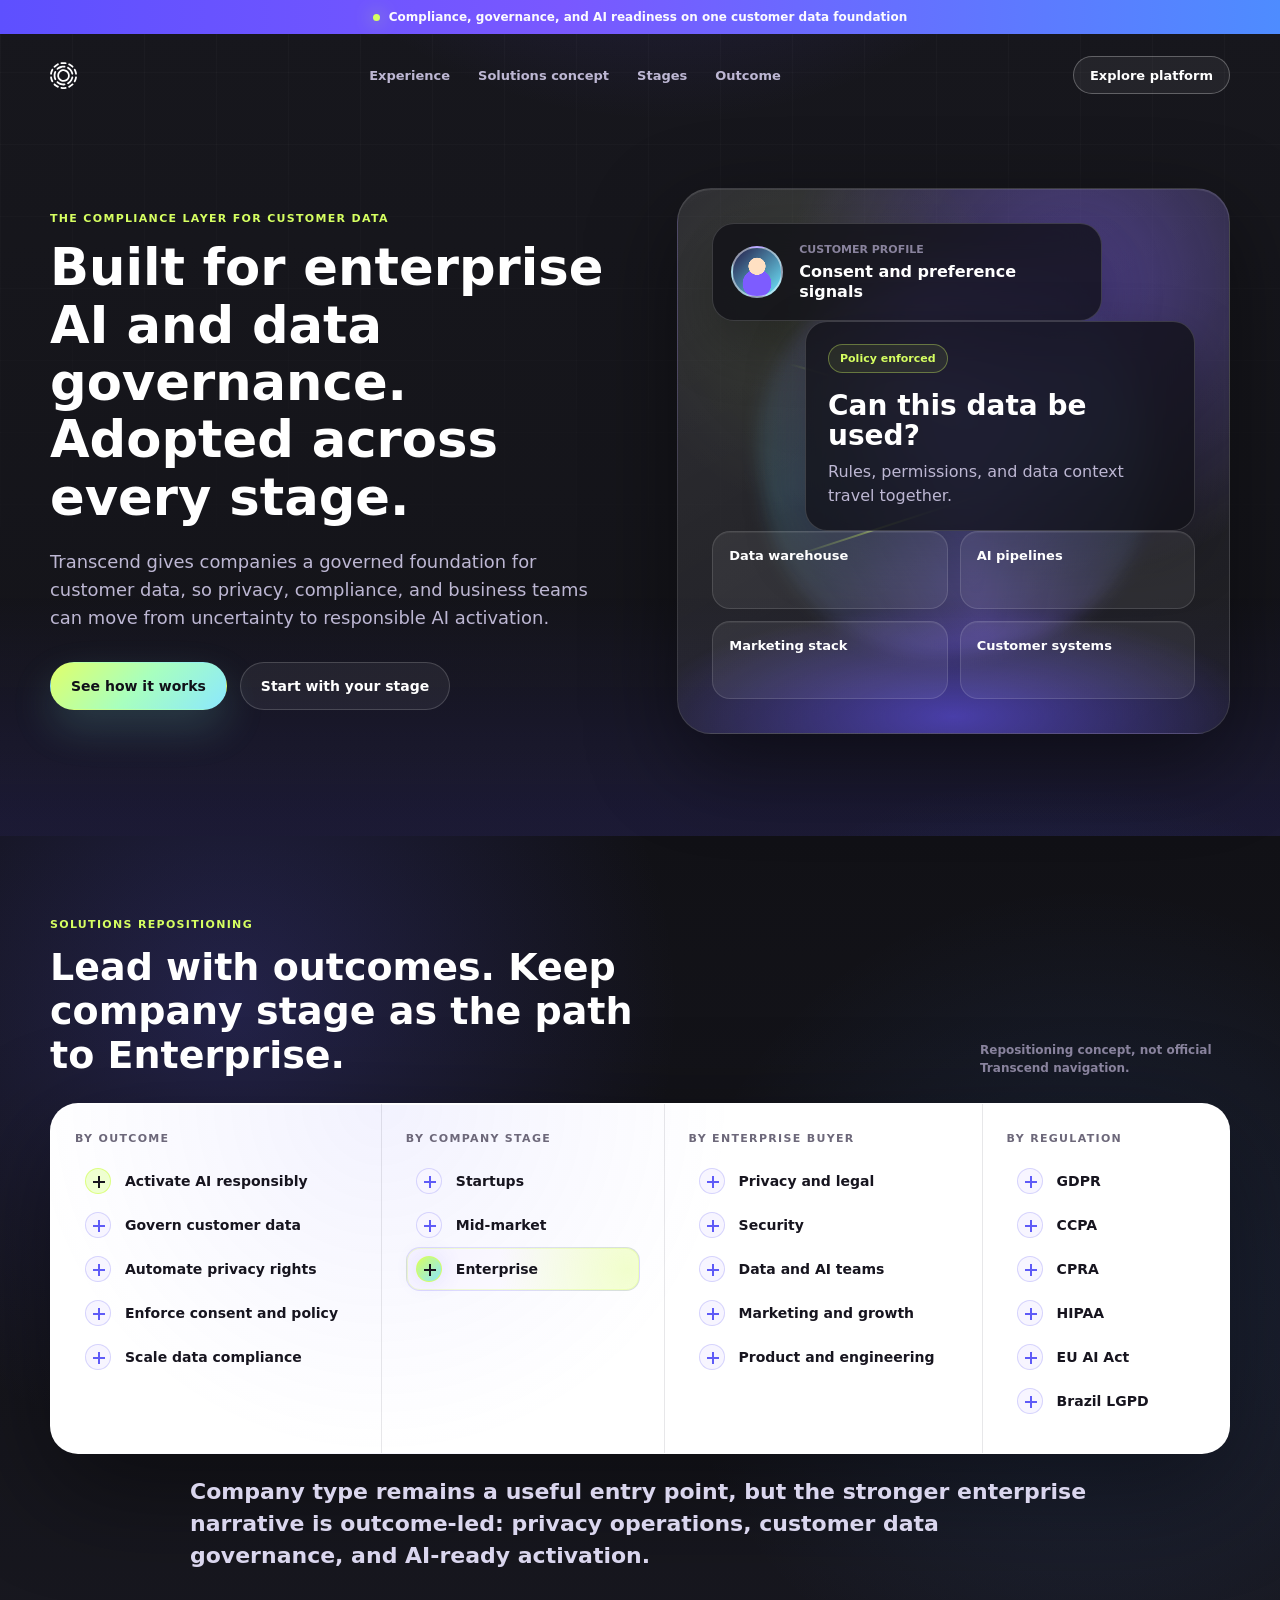
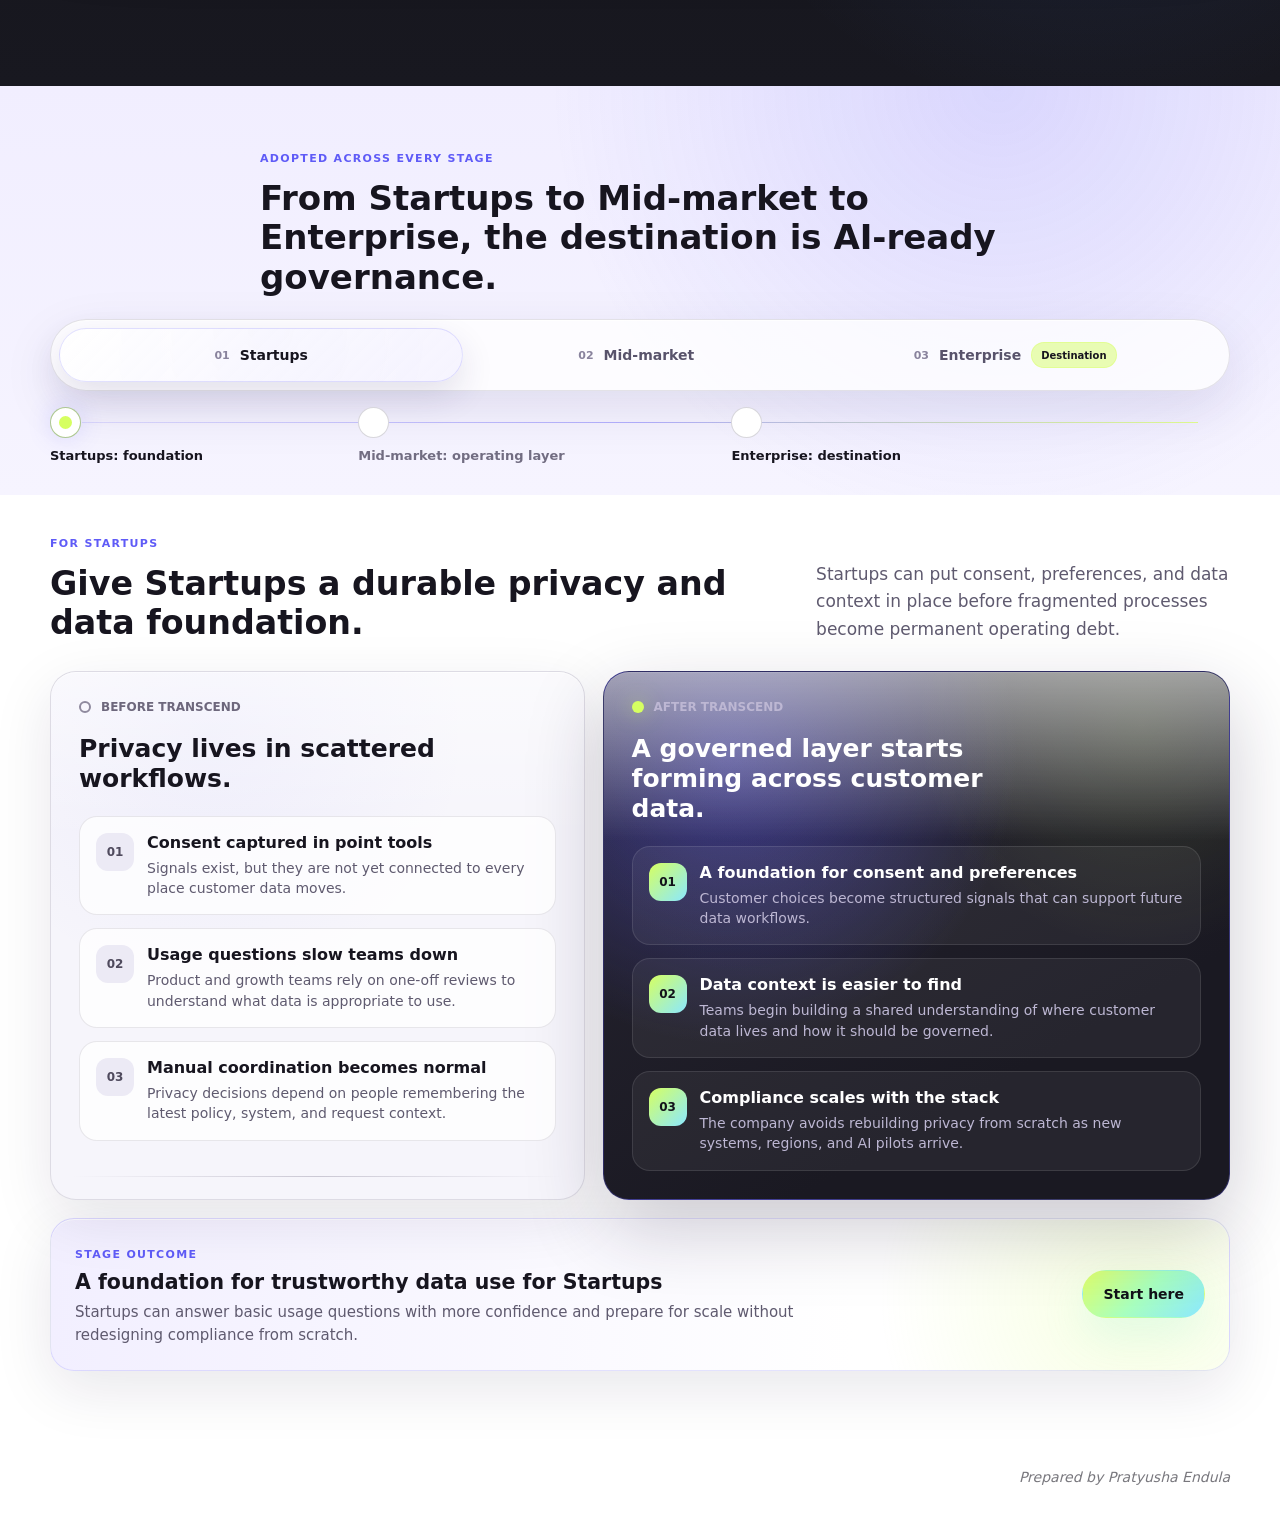
==== commit 4cdcb908: "Add files via upload" ====
--- a/index-standalone.html
+++ b/index-standalone.html
@@ -244,19 +244,20 @@
 }
 
 h1 {
-  max-width: 850px;
+  max-width: 620px;
   margin-bottom: 22px;
   color: #fff;
-  font-size: clamp(48px, 7.3vw, 92px);
-  font-weight: 760;
-  line-height: 0.94;
+  font-size: clamp(34px, 4vw, 54px);
+  font-weight: 680;
+  line-height: 1.12;
+  letter-spacing: 0;
 }
 
 .hero__subtext {
   max-width: 650px;
   margin-bottom: 30px;
   color: var(--muted);
-  font-size: clamp(18px, 2vw, 21px);
+  font-size: clamp(16px, 1.4vw, 18px);
   line-height: 1.56;
 }
 
@@ -485,12 +486,13 @@
 }
 
 .menu-concept__heading h2 {
-  max-width: 780px;
+  max-width: 600px;
   margin-bottom: 0;
   color: #fff;
-  font-size: clamp(34px, 4.8vw, 58px);
-  font-weight: 740;
-  line-height: 1;
+  font-size: clamp(28px, 3vw, 38px);
+  font-weight: 680;
+  line-height: 1.16;
+  letter-spacing: 0;
 }
 
 .menu-concept__heading > span {
@@ -668,17 +670,19 @@
 .section-heading h2 {
   margin-bottom: 0;
   color: var(--ink);
-  font-size: clamp(30px, 4vw, 48px);
-  font-weight: 740;
-  line-height: 1.02;
+  font-size: clamp(26px, 2.8vw, 34px);
+  font-weight: 680;
+  line-height: 1.16;
+  letter-spacing: 0;
 }
 
 .experience__intro h2 {
   margin-bottom: 0;
   color: var(--ink);
-  font-size: clamp(34px, 5vw, 58px);
-  font-weight: 740;
-  line-height: 1;
+  font-size: clamp(24px, 2.6vw, 34px);
+  font-weight: 680;
+  line-height: 1.18;
+  letter-spacing: 0;
 }
 
 .stage-control {
@@ -929,12 +933,13 @@
 .comparison-card h3 {
   position: relative;
   z-index: 1;
-  max-width: 490px;
-  margin-bottom: 24px;
+  max-width: 430px;
+  margin-bottom: 22px;
   color: #fff;
-  font-size: clamp(28px, 3.3vw, 42px);
-  font-weight: 730;
-  line-height: 1.04;
+  font-size: clamp(21px, 2vw, 25px);
+  font-weight: 660;
+  line-height: 1.2;
+  letter-spacing: 0;
 }
 
 .comparison-card--before h3 {
@@ -1048,8 +1053,10 @@
 .stage-outcome h3 {
   margin-bottom: 6px;
   color: var(--ink);
-  font-size: clamp(22px, 3vw, 32px);
-  line-height: 1.08;
+  font-size: clamp(18px, 1.6vw, 22px);
+  font-weight: 660;
+  line-height: 1.25;
+  letter-spacing: 0;
 }
 
 .stage-outcome p {
@@ -1057,6 +1064,22 @@
   color: var(--ink-muted);
   font-size: 15px;
   line-height: 1.5;
+}
+
+.page-credit {
+  width: 100%;
+  padding: 0 0 40px;
+  color: rgba(23, 21, 31, 0.58);
+  background: var(--paper-plain);
+}
+
+.page-credit__inner {
+  width: min(calc(100% - 40px), var(--max));
+  margin: 0 auto;
+  font-size: 14px;
+  font-style: italic;
+  line-height: 1.5;
+  text-align: right;
 }
 
 @media (max-width: 980px) {
@@ -1141,7 +1164,8 @@
   }
 
   h1 {
-    font-size: clamp(42px, 13vw, 58px);
+    font-size: 34px;
+    line-height: 1.12;
   }
 
   .hero__actions,
@@ -1360,7 +1384,7 @@
           <div class="menu-concept__heading">
             <div>
               <p class="eyebrow">Solutions repositioning</p>
-              <h2 id="menu-concept-title">Lead with outcomes. Keep company stage as the path to enterprise.</h2>
+              <h2 id="menu-concept-title">Lead with outcomes. Keep company stage as the path to Enterprise.</h2>
             </div>
             <span>Repositioning concept, not official Transcend navigation.</span>
           </div>
@@ -1394,11 +1418,11 @@
               <p class="mega-label">By company stage</p>
               <button class="mega-item" type="button" data-menu-action="early">
                 <span class="menu-icon" aria-hidden="true"></span>
-                <span>Early foundation</span>
+                <span>Startups</span>
               </button>
               <button class="mega-item" type="button" data-menu-action="scaling">
                 <span class="menu-icon" aria-hidden="true"></span>
-                <span>Scaling complexity</span>
+                <span>Mid-market</span>
               </button>
               <button
                 class="mega-item mega-item--destination"
@@ -1407,7 +1431,7 @@
                 data-enterprise-trigger="true"
               >
                 <span class="menu-icon menu-icon--destination" aria-hidden="true"></span>
-                <span>Enterprise infrastructure</span>
+                <span>Enterprise</span>
               </button>
             </div>
 
@@ -1474,18 +1498,18 @@
           <div class="section-heading">
             <p class="eyebrow">Adopted across every stage</p>
             <h2 id="stage-title">
-              From early-stage startups to Mid sized teams to enterprise, the destination is AI-ready governance.
+              From Startups to Mid-market to Enterprise, the destination is AI-ready governance.
             </h2>
           </div>
 
           <div class="stage-control" role="tablist" aria-label="Company stage selector">
             <button class="stage-tab" type="button" role="tab" aria-selected="true" data-stage="early">
               <span>01</span>
-              early-stage startups
+              Startups
             </button>
             <button class="stage-tab" type="button" role="tab" aria-selected="false" data-stage="scaling">
               <span>02</span>
-              Mid sized
+              Mid-market
             </button>
             <button
               class="stage-tab stage-tab--enterprise"
@@ -1496,22 +1520,22 @@
               data-enterprise-trigger="true"
             >
               <span>03</span>
-              enterprise
+              Enterprise
             </button>
           </div>
 
           <div class="stage-path" aria-hidden="true">
             <div class="stage-path__step is-active" data-path="early">
               <span></span>
-              <p>early-stage startups: foundation</p>
+              <p>Startups: foundation</p>
             </div>
             <div class="stage-path__step" data-path="scaling">
               <span></span>
-              <p>Mid sized: operating layer</p>
+              <p>Mid-market: operating layer</p>
             </div>
             <div class="stage-path__step stage-path__step--destination" data-path="enterprise">
               <span></span>
-              <p>enterprise: destination</p>
+              <p>Enterprise: destination</p>
             </div>
           </div>
         </section>
@@ -1519,11 +1543,11 @@
         <section id="experience" class="experience" aria-labelledby="experience-title">
           <div class="experience__intro">
             <div>
-              <p class="eyebrow" id="stage-kicker">For early-stage startups</p>
-              <h2 id="experience-title">Give early-stage startups a durable privacy and data foundation.</h2>
+              <p class="eyebrow" id="stage-kicker">For Startups</p>
+              <h2 id="experience-title">Give Startups a durable privacy and data foundation.</h2>
             </div>
             <p id="stage-description">
-              Early-stage startups can put consent, preferences, and data context in place before
+              Startups can put consent, preferences, and data context in place before
               fragmented processes become permanent operating debt.
             </p>
           </div>
@@ -1551,9 +1575,9 @@
           <aside class="stage-outcome" id="outcome" aria-live="polite">
             <div class="outcome-copy">
               <span class="outcome-label">Stage outcome</span>
-              <h3 id="outcome-title">A foundation for trustworthy data use at the startup stage</h3>
+              <h3 id="outcome-title">A foundation for trustworthy data use for Startups</h3>
               <p id="outcome-copy">
-                Early-stage startups can answer basic usage questions with more confidence and prepare
+                Startups can answer basic usage questions with more confidence and prepare
                 for scale without redesigning compliance from scratch.
               </p>
             </div>
@@ -1561,16 +1585,20 @@
           </aside>
         </section>
       </main>
+
+      <footer class="page-credit" aria-label="Prepared by">
+        <p class="page-credit__inner">Prepared by Pratyusha Endula</p>
+      </footer>
     </div>
 
     <audio id="pulseAudio" src="transcend-pulse.mp3" preload="auto"></audio>
     <script>
 const stages = {
   early: {
-    kicker: "For early-stage startups",
-    headline: "Give early-stage startups a durable privacy and data foundation.",
+    kicker: "For Startups",
+    headline: "Give Startups a durable privacy and data foundation.",
     description:
-      "Early-stage startups can put consent, preferences, and data context in place before fragmented processes become permanent operating debt.",
+      "Startups can put consent, preferences, and data context in place before fragmented processes become permanent operating debt.",
     beforeTitle: "Privacy lives in scattered workflows.",
     afterTitle: "A governed layer starts forming across customer data.",
     before: [
@@ -1601,16 +1629,16 @@
         text: "The company avoids rebuilding privacy from scratch as new systems, regions, and AI pilots arrive."
       }
     ],
-    outcomeTitle: "A foundation for trustworthy data use at the startup stage",
+    outcomeTitle: "A foundation for trustworthy data use for Startups",
     outcome:
-      "Early-stage startups can answer basic usage questions with more confidence and prepare for scale without redesigning compliance from scratch.",
+      "Startups can answer basic usage questions with more confidence and prepare for scale without redesigning compliance from scratch.",
     cta: "Start here"
   },
   scaling: {
-    kicker: "For Mid sized companies",
-    headline: "Help Mid sized teams grow without turning governance into a bottleneck.",
+    kicker: "For Mid-market",
+    headline: "Help Mid-market teams grow without turning governance into a bottleneck.",
     description:
-      "As systems multiply, Transcend helps Mid sized privacy, compliance, and business teams coordinate around one governed customer data layer.",
+      "As systems multiply, Transcend helps Mid-market privacy, compliance, and business teams coordinate around one governed customer data layer.",
     beforeTitle: "Growth creates more systems than governance can manually track.",
     afterTitle: "Customer data workflows become coordinated and policy-aware.",
     before: [
@@ -1641,16 +1669,16 @@
         text: "Compliance logic becomes part of the operating model, not a final review step after work is done."
       }
     ],
-    outcomeTitle: "A repeatable operating layer for Mid sized growth",
+    outcomeTitle: "A repeatable operating layer for Mid-market growth",
     outcome:
-      "Mid sized teams can move faster because compliance becomes embedded in how customer data is understood, approved, and activated.",
+      "Mid-market teams can move faster because compliance becomes embedded in how customer data is understood, approved, and activated.",
     cta: "See how it works"
   },
   enterprise: {
-    kicker: "For enterprise",
+    kicker: "For Enterprise",
     headline: "Customer data becomes a governed, AI-ready asset.",
     description:
-      "For enterprise teams, Transcend positions compliance as infrastructure: a control layer that helps data, AI, and business systems operate with governed customer data.",
+      "For Enterprise teams, Transcend positions compliance as infrastructure: a control layer that helps data, AI, and business systems operate with governed customer data.",
     beforeTitle: "Enterprise AI is blocked by uncertainty in the data layer.",
     afterTitle: "A unified compliance layer makes customer data AI-ready.",
     before: [
@@ -1667,7 +1695,7 @@
         text: "Business teams want to activate data, while legal and privacy teams need confidence that rules are enforced."
       },
       {
-        title: "Manual reviews do not match enterprise scale",
+        title: "Manual reviews do not match Enterprise scale",
         text: "The volume of systems, regulations, and data use cases outpaces coordination by spreadsheets and meetings."
       }
     ],
@@ -1691,7 +1719,7 @@
     ],
     outcomeTitle: "Customer data becomes a governed, AI-ready asset",
     outcome:
-      "The enterprise destination is not just better privacy operations. It is customer data infrastructure that can support AI, personalization, and growth with governance built in.",
+      "The Enterprise destination is not just better privacy operations. It is customer data infrastructure that can support AI, personalization, and growth with governance built in.",
     cta: "Explore platform"
   }
 };
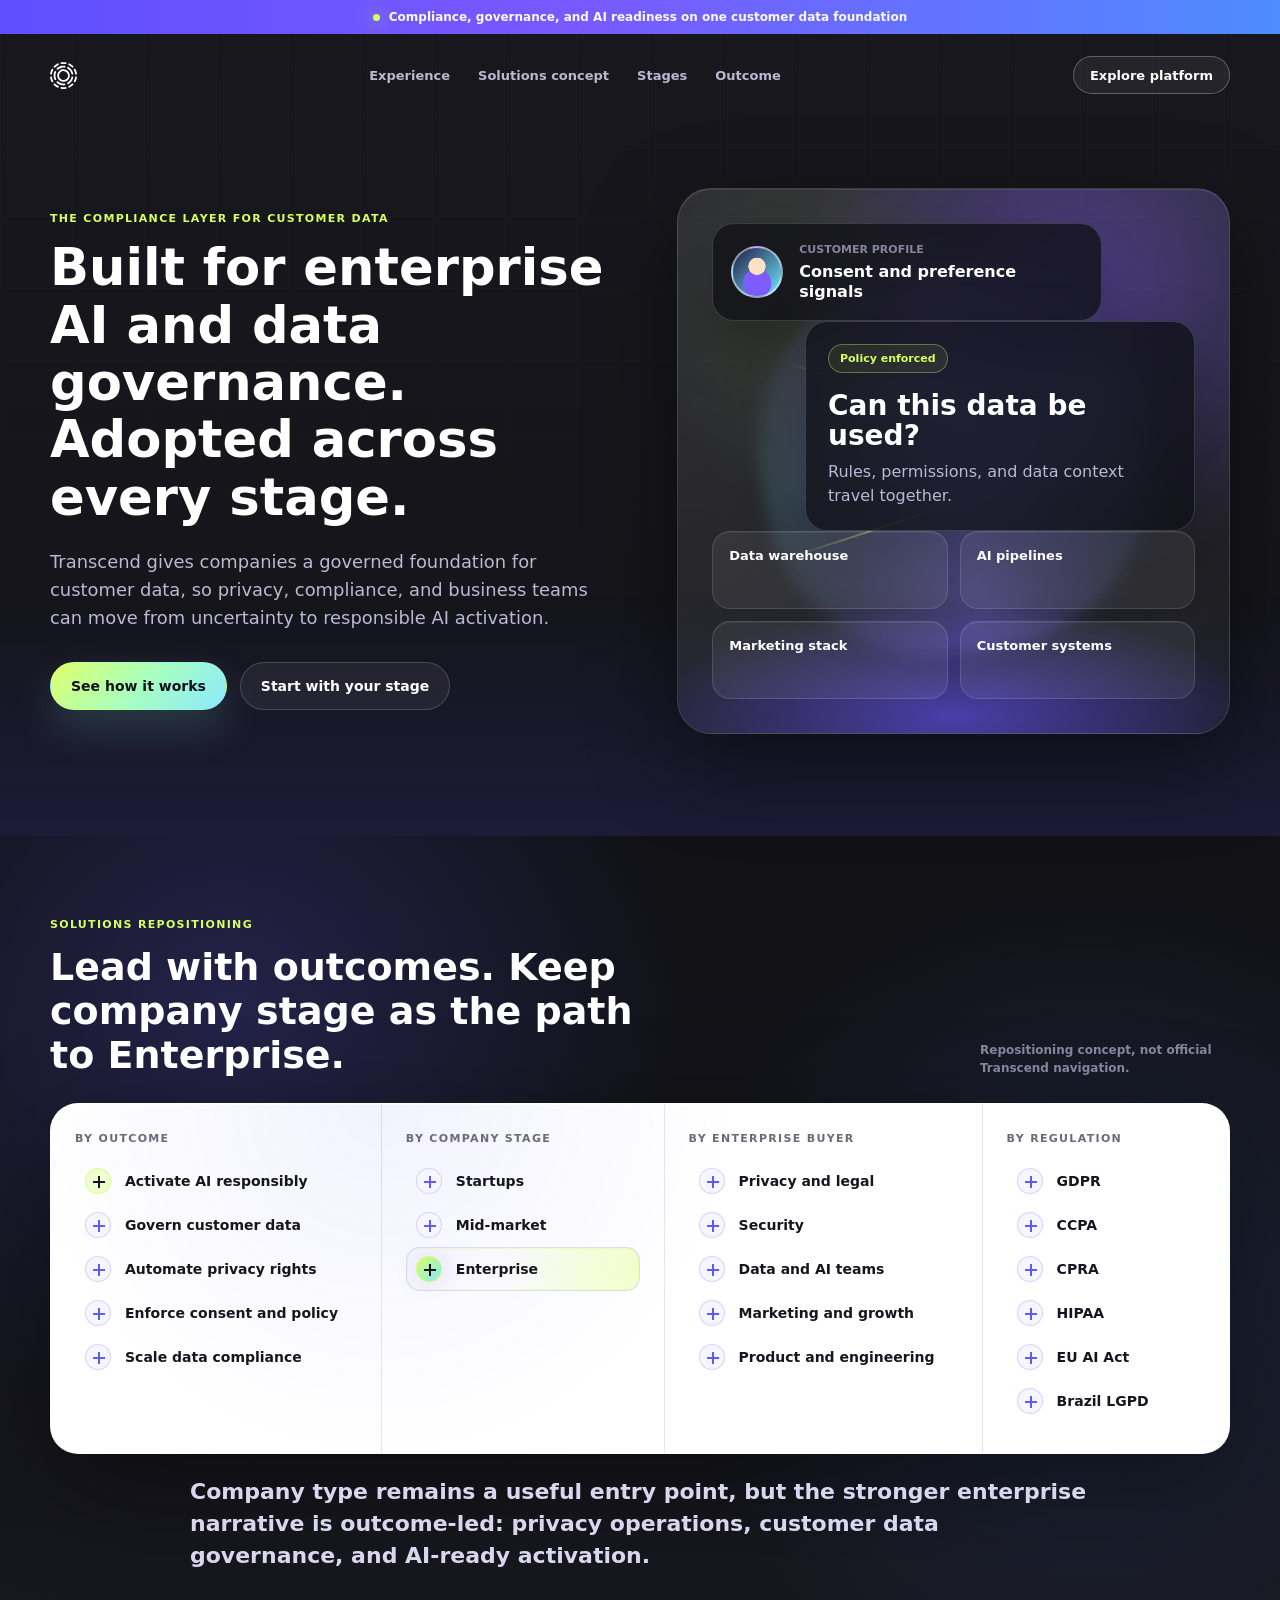
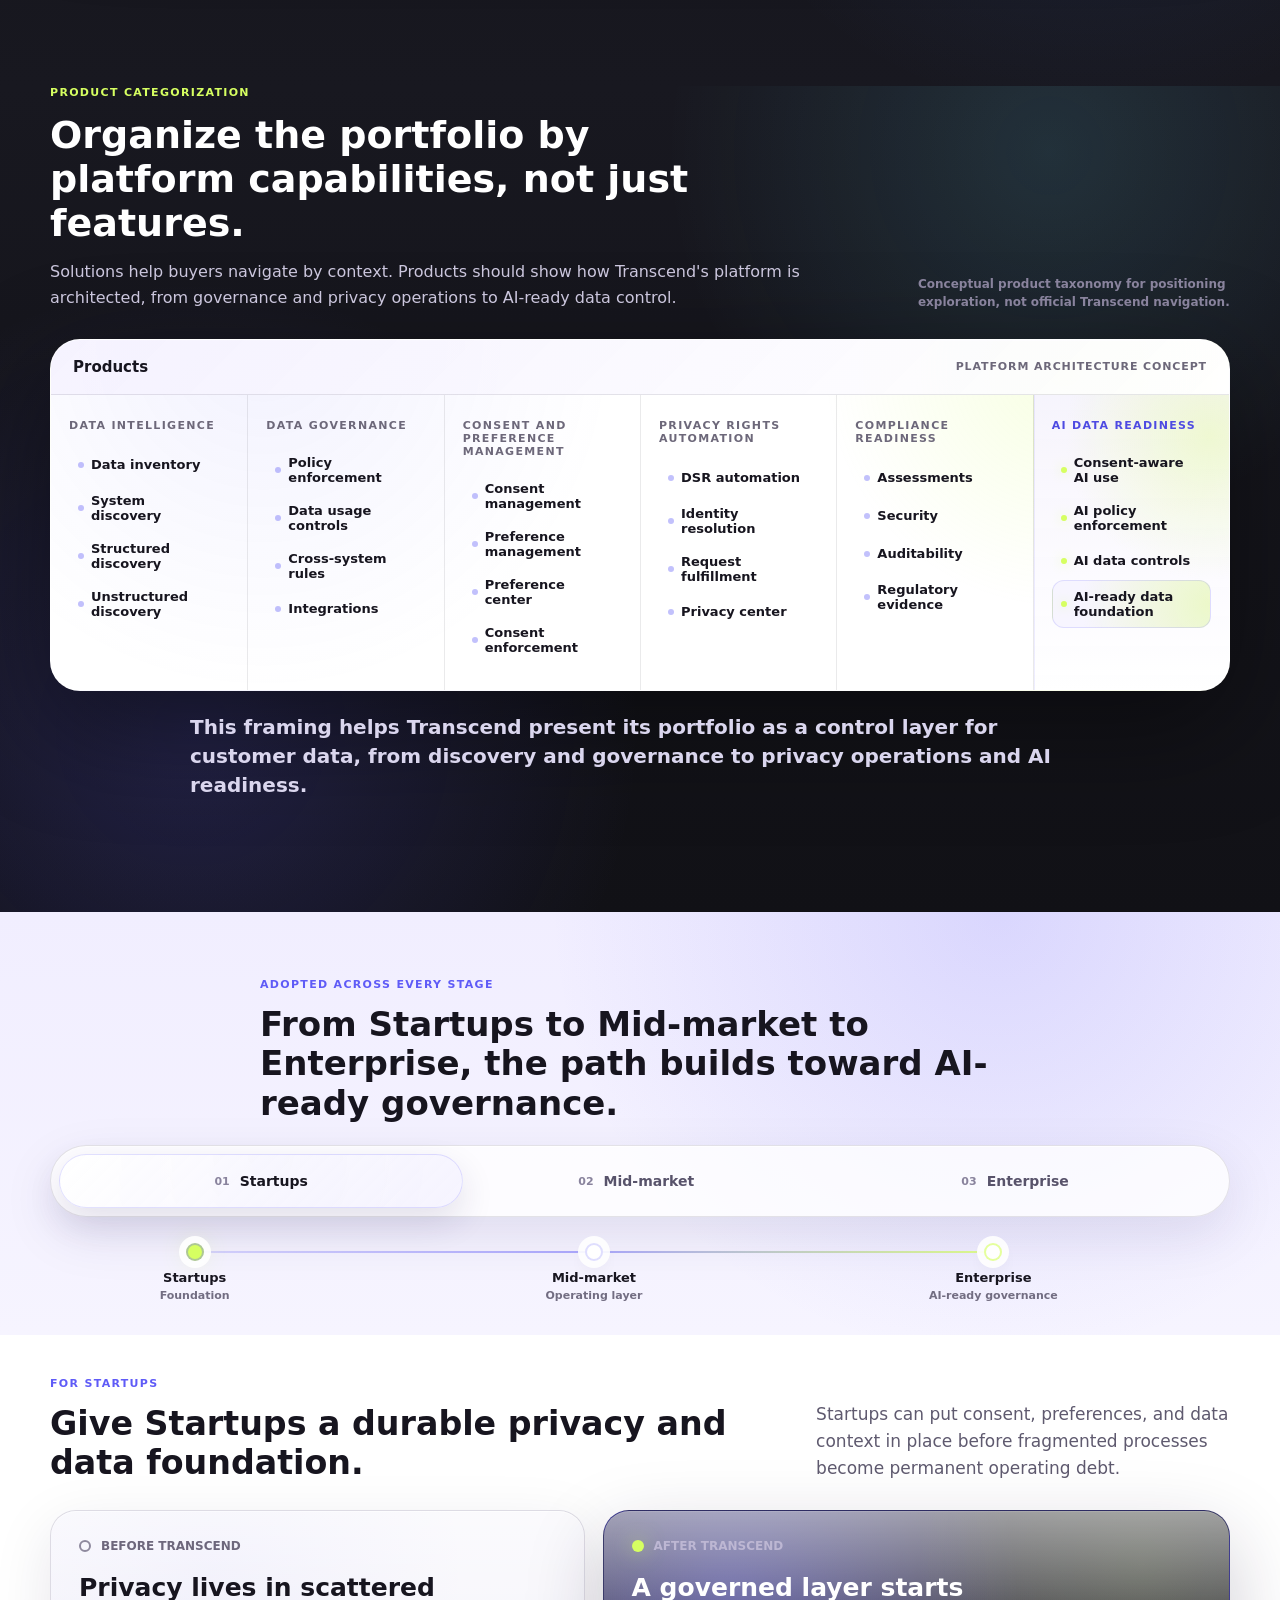
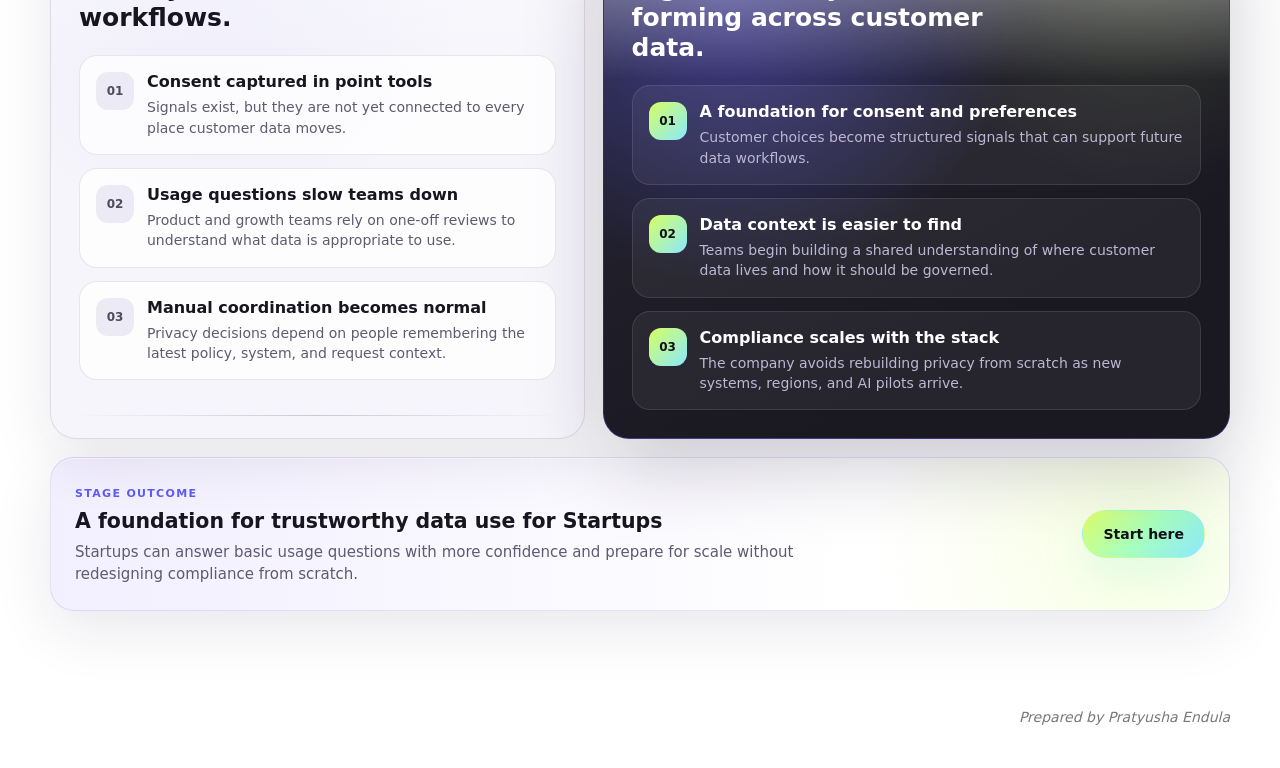
==== commit 8941c459: "Add files via upload" ====
--- a/index-standalone.html
+++ b/index-standalone.html
@@ -640,6 +640,179 @@
   line-height: 1.45;
 }
 
+.product-categorization {
+  width: 100%;
+  padding: 0 0 92px;
+  background:
+    radial-gradient(circle at 82% 8%, rgba(112, 232, 255, 0.12), transparent 24rem),
+    radial-gradient(circle at 15% 78%, rgba(95, 91, 247, 0.2), transparent 28rem),
+    linear-gradient(180deg, #181820 0%, #111116 100%);
+}
+
+.product-categorization__heading,
+.products-dropdown-preview,
+.product-takeaway {
+  width: min(calc(100% - 40px), var(--max));
+  margin-right: auto;
+  margin-left: auto;
+}
+
+.product-categorization__heading {
+  display: grid;
+  grid-template-columns: minmax(0, 0.9fr) minmax(220px, 0.34fr);
+  gap: 42px;
+  align-items: end;
+  margin-bottom: 28px;
+}
+
+.product-categorization__heading h2 {
+  max-width: 680px;
+  margin-bottom: 14px;
+  color: #fff;
+  font-size: clamp(28px, 3vw, 38px);
+  font-weight: 680;
+  line-height: 1.16;
+  letter-spacing: 0;
+}
+
+.product-categorization__heading p:last-child {
+  max-width: 760px;
+  margin: 0;
+  color: #cbc6dd;
+  font-size: 16px;
+  line-height: 1.62;
+}
+
+.product-categorization__heading > span {
+  color: var(--soft);
+  font-size: 12px;
+  font-weight: 720;
+  line-height: 1.45;
+}
+
+.products-dropdown-preview {
+  border: 1px solid rgba(255, 255, 255, 0.22);
+  border-radius: 30px;
+  background:
+    radial-gradient(circle at 86% 8%, rgba(214, 255, 97, 0.18), transparent 15rem),
+    radial-gradient(circle at 18% 0%, rgba(95, 91, 247, 0.08), transparent 22rem),
+    #fff;
+  box-shadow: 0 34px 110px rgba(0, 0, 0, 0.42), inset 0 1px 0 rgba(255, 255, 255, 0.9);
+  overflow: hidden;
+}
+
+.products-preview__bar {
+  display: flex;
+  align-items: center;
+  justify-content: space-between;
+  gap: 20px;
+  padding: 18px 22px;
+  border-bottom: 1px solid rgba(27, 24, 38, 0.1);
+  color: var(--ink);
+  background: linear-gradient(135deg, rgba(245, 242, 255, 0.92), rgba(255, 255, 255, 0.86));
+  font-size: 15px;
+  font-weight: 820;
+}
+
+.products-preview__bar small {
+  color: #6d687a;
+  font-size: 11px;
+  font-weight: 760;
+  letter-spacing: 0.08em;
+  text-transform: uppercase;
+}
+
+.products-grid {
+  display: grid;
+  grid-template-columns: repeat(6, minmax(0, 1fr));
+}
+
+.product-column {
+  min-width: 0;
+  padding: 24px 18px 26px;
+}
+
+.product-column + .product-column {
+  border-left: 1px solid rgba(27, 24, 38, 0.09);
+}
+
+.product-column--highlight {
+  background:
+    radial-gradient(circle at 90% 14%, rgba(214, 255, 97, 0.28), transparent 9rem),
+    linear-gradient(180deg, rgba(246, 243, 255, 0.9), rgba(255, 255, 255, 0.94));
+  box-shadow: inset 1px 0 0 rgba(95, 91, 247, 0.1);
+}
+
+.product-column--highlight .mega-label {
+  color: #4e4be2;
+}
+
+.product-item {
+  position: relative;
+  display: flex;
+  align-items: center;
+  width: 100%;
+  min-height: 38px;
+  padding: 8px 9px 8px 21px;
+  border: 1px solid transparent;
+  border-radius: 12px;
+  color: var(--ink);
+  cursor: pointer;
+  background: transparent;
+  font: inherit;
+  font-size: 13px;
+  font-weight: 710;
+  text-align: left;
+  transition:
+    transform 160ms ease,
+    border-color 160ms ease,
+    background 160ms ease,
+    box-shadow 160ms ease;
+}
+
+.product-item::before {
+  position: absolute;
+  top: 50%;
+  left: 8px;
+  width: 6px;
+  height: 6px;
+  border-radius: 50%;
+  content: "";
+  background: rgba(95, 91, 247, 0.38);
+  transform: translateY(-50%);
+}
+
+.product-item:hover,
+.product-item:focus-visible {
+  border-color: rgba(95, 91, 247, 0.14);
+  outline: none;
+  background: #f5f2ff;
+  box-shadow: 0 12px 28px rgba(49, 42, 92, 0.08);
+  transform: translateY(-1px);
+}
+
+.product-column--highlight .product-item::before,
+.product-item--highlight::before {
+  background: var(--green);
+  box-shadow: 0 0 12px rgba(214, 255, 97, 0.48);
+}
+
+.product-item--highlight {
+  border-color: rgba(95, 91, 247, 0.16);
+  background:
+    radial-gradient(circle at 100% 50%, rgba(214, 255, 97, 0.34), transparent 8rem),
+    #f7f5ff;
+}
+
+.product-takeaway {
+  max-width: 900px;
+  margin-top: 22px;
+  color: #dad6ee;
+  font-size: clamp(17px, 1.8vw, 20px);
+  font-weight: 610;
+  line-height: 1.45;
+}
+
 .stage-section {
   width: 100%;
   padding: 66px 0 32px;
@@ -742,20 +915,6 @@
   position: relative;
 }
 
-.stage-tab--enterprise::after {
-  display: inline-flex;
-  align-items: center;
-  min-height: 24px;
-  padding: 0 9px;
-  border: 1px solid rgba(214, 255, 97, 0.4);
-  border-radius: 999px;
-  color: var(--ink);
-  content: "Destination";
-  background: rgba(214, 255, 97, 0.48);
-  font-size: 10px;
-  font-weight: 850;
-}
-
 .stage-tab--enterprise[aria-selected="true"] {
   border-color: rgba(95, 91, 247, 0.28);
   box-shadow: 0 18px 42px rgba(95, 91, 247, 0.18), inset 0 0 26px rgba(214, 255, 97, 0.12);
@@ -764,54 +923,91 @@
 .stage-path {
   position: relative;
   display: grid;
-  grid-template-columns: 0.82fr 1fr 1.38fr;
-  gap: 12px;
-  margin-top: 16px;
+  grid-template-columns: repeat(3, minmax(0, 1fr));
+  gap: 18px;
+  margin: 26px 4px 0;
+  padding-top: 0;
   color: #726d82;
 }
 
 .stage-path::before {
   position: absolute;
-  top: 15px;
-  left: 32px;
-  right: 32px;
-  height: 1px;
+  top: 8px;
+  left: calc(16.666% - 6px);
+  right: calc(16.666% - 6px);
+  height: 2px;
   content: "";
-  background: linear-gradient(90deg, rgba(95, 91, 247, 0.16), rgba(95, 91, 247, 0.46), rgba(214, 255, 97, 0.72));
+  background: linear-gradient(90deg, rgba(95, 91, 247, 0.2), rgba(95, 91, 247, 0.5), rgba(214, 255, 97, 0.74));
 }
 
 .stage-path__step {
   position: relative;
   z-index: 1;
+  display: flex;
+  flex-direction: column;
+  align-items: center;
+  gap: 10px;
+  min-height: 0;
+  padding: 0;
+  border: 0;
+  text-align: center;
+  background: transparent;
+  box-shadow: none;
 }
 
 .stage-path__step span {
   display: block;
-  width: 31px;
-  height: 31px;
-  margin-bottom: 10px;
-  border: 1px solid rgba(40, 35, 62, 0.18);
+  flex: 0 0 auto;
+  width: 18px;
+  height: 18px;
+  margin-bottom: 0;
+  border: 2px solid rgba(95, 91, 247, 0.2);
   border-radius: 50%;
   background: #fff;
-  box-shadow: inset 0 0 0 8px #fff;
+  box-shadow: 0 0 0 7px rgba(255, 255, 255, 0.9), 0 8px 18px rgba(40, 35, 62, 0.08);
   transition: border-color 180ms ease, background 180ms ease, box-shadow 180ms ease;
 }
 
 .stage-path__step p {
+  display: flex;
+  flex-direction: column;
+  gap: 4px;
   margin: 0;
+  line-height: 1.15;
+}
+
+.stage-path__step strong {
+  color: var(--ink);
   font-size: 13px;
   font-weight: 760;
+}
+
+.stage-path__step small {
+  color: #726d82;
+  font-size: 11px;
+  font-weight: 650;
 }
 
 .stage-path__step.is-active span {
   border-color: rgba(95, 91, 247, 0.34);
   background: var(--green);
-  box-shadow: 0 0 24px rgba(95, 91, 247, 0.18), inset 0 0 0 8px #fff;
-}
-
-.stage-path__step.is-active p,
-.stage-path__step--destination p {
+  box-shadow: 0 0 0 7px rgba(255, 255, 255, 0.9), 0 0 24px rgba(214, 255, 97, 0.42);
+}
+
+.stage-path__step.is-active {
   color: var(--ink);
+}
+
+.stage-path__step--destination {
+  color: var(--ink);
+}
+
+.stage-path__step--destination span {
+  border-color: rgba(214, 255, 97, 0.62);
+}
+
+.stage-path__step--destination small {
+  color: #726d82;
 }
 
 .experience {
@@ -1090,31 +1286,39 @@
   .hero,
   .section-heading,
   .menu-concept__heading,
+  .product-categorization__heading,
   .experience__intro,
   .comparison-grid {
     grid-template-columns: 1fr;
   }
 
-  .menu-concept__heading {
+  .menu-concept__heading,
+  .product-categorization__heading {
     display: block;
   }
 
-  .menu-concept__heading > span {
+  .menu-concept__heading > span,
+  .product-categorization__heading > span {
     display: block;
     max-width: none;
     margin-top: 14px;
   }
 
-  .mega-menu {
+  .mega-menu,
+  .products-grid {
     grid-template-columns: repeat(2, minmax(0, 1fr));
   }
 
-  .mega-column:nth-child(3) {
+  .mega-column:nth-child(3),
+  .product-column:nth-child(3),
+  .product-column:nth-child(5) {
     border-left: 0;
     border-top: 1px solid rgba(27, 24, 38, 0.1);
   }
 
-  .mega-column:nth-child(4) {
+  .mega-column:nth-child(4),
+  .product-column:nth-child(4),
+  .product-column:nth-child(6) {
     border-top: 1px solid rgba(27, 24, 38, 0.1);
   }
 
@@ -1157,8 +1361,11 @@
 
   .stage-section > *,
   .menu-concept__heading,
+  .product-categorization__heading,
   .mega-menu,
   .menu-note,
+  .products-dropdown-preview,
+  .product-takeaway,
   .experience > * {
     width: min(calc(100% - 28px), var(--max));
   }
@@ -1205,29 +1412,46 @@
     padding: 58px 0 66px;
   }
 
-  .mega-menu {
+  .product-categorization {
+    padding-bottom: 66px;
+  }
+
+  .mega-menu,
+  .products-grid {
     grid-template-columns: 1fr;
+  }
+
+  .mega-menu,
+  .products-dropdown-preview {
     border-radius: 24px;
   }
 
-  .mega-column {
+  .mega-column,
+  .product-column {
     padding: 24px 20px;
   }
 
   .mega-column + .mega-column,
   .mega-column:nth-child(3),
-  .mega-column:nth-child(4) {
+  .mega-column:nth-child(4),
+  .product-column + .product-column,
+  .product-column:nth-child(3),
+  .product-column:nth-child(4),
+  .product-column:nth-child(5),
+  .product-column:nth-child(6) {
     border-left: 0;
     border-top: 1px solid rgba(27, 24, 38, 0.1);
+  }
+
+  .products-preview__bar {
+    align-items: flex-start;
+    flex-direction: column;
+    gap: 6px;
   }
 
   .stage-tab {
     justify-content: space-between;
     padding-inline: 18px;
-  }
-
-  .stage-tab--enterprise::after {
-    margin-left: auto;
   }
 
   .stage-path {
@@ -1494,11 +1718,94 @@
           </p>
         </section>
 
+        <section
+          id="product-categorization"
+          class="product-categorization"
+          aria-labelledby="product-categorization-title"
+        >
+          <div class="product-categorization__heading">
+            <div>
+              <p class="eyebrow">Product categorization</p>
+              <h2 id="product-categorization-title">
+                Organize the portfolio by platform capabilities, not just features.
+              </h2>
+              <p>
+                Solutions help buyers navigate by context. Products should show how Transcend's
+                platform is architected, from governance and privacy operations to AI-ready data
+                control.
+              </p>
+            </div>
+            <span>Conceptual product taxonomy for positioning exploration, not official Transcend navigation.</span>
+          </div>
+
+          <div class="products-dropdown-preview" aria-label="Proposed Products navigation">
+            <div class="products-preview__bar">
+              <span>Products</span>
+              <small>Platform architecture concept</small>
+            </div>
+
+            <div class="products-grid">
+              <div class="product-column">
+                <p class="mega-label">Data intelligence</p>
+                <button class="product-item" type="button">Data inventory</button>
+                <button class="product-item" type="button">System discovery</button>
+                <button class="product-item" type="button">Structured discovery</button>
+                <button class="product-item" type="button">Unstructured discovery</button>
+              </div>
+
+              <div class="product-column">
+                <p class="mega-label">Data governance</p>
+                <button class="product-item" type="button">Policy enforcement</button>
+                <button class="product-item" type="button">Data usage controls</button>
+                <button class="product-item" type="button">Cross-system rules</button>
+                <button class="product-item" type="button">Integrations</button>
+              </div>
+
+              <div class="product-column">
+                <p class="mega-label">Consent and preference management</p>
+                <button class="product-item" type="button">Consent management</button>
+                <button class="product-item" type="button">Preference management</button>
+                <button class="product-item" type="button">Preference center</button>
+                <button class="product-item" type="button">Consent enforcement</button>
+              </div>
+
+              <div class="product-column">
+                <p class="mega-label">Privacy rights automation</p>
+                <button class="product-item" type="button">DSR automation</button>
+                <button class="product-item" type="button">Identity resolution</button>
+                <button class="product-item" type="button">Request fulfillment</button>
+                <button class="product-item" type="button">Privacy center</button>
+              </div>
+
+              <div class="product-column">
+                <p class="mega-label">Compliance readiness</p>
+                <button class="product-item" type="button">Assessments</button>
+                <button class="product-item" type="button">Security</button>
+                <button class="product-item" type="button">Auditability</button>
+                <button class="product-item" type="button">Regulatory evidence</button>
+              </div>
+
+              <div class="product-column product-column--highlight">
+                <p class="mega-label">AI data readiness</p>
+                <button class="product-item" type="button">Consent-aware AI use</button>
+                <button class="product-item" type="button">AI policy enforcement</button>
+                <button class="product-item" type="button">AI data controls</button>
+                <button class="product-item product-item--highlight" type="button">AI-ready data foundation</button>
+              </div>
+            </div>
+          </div>
+
+          <p class="product-takeaway">
+            This framing helps Transcend present its portfolio as a control layer for customer data,
+            from discovery and governance to privacy operations and AI readiness.
+          </p>
+        </section>
+
         <section id="stages" class="stage-section" aria-labelledby="stage-title">
           <div class="section-heading">
             <p class="eyebrow">Adopted across every stage</p>
             <h2 id="stage-title">
-              From Startups to Mid-market to Enterprise, the destination is AI-ready governance.
+              From Startups to Mid-market to Enterprise, the path builds toward AI-ready governance.
             </h2>
           </div>
 
@@ -1527,15 +1834,24 @@
           <div class="stage-path" aria-hidden="true">
             <div class="stage-path__step is-active" data-path="early">
               <span></span>
-              <p>Startups: foundation</p>
+              <p>
+                <strong>Startups</strong>
+                <small>Foundation</small>
+              </p>
             </div>
             <div class="stage-path__step" data-path="scaling">
               <span></span>
-              <p>Mid-market: operating layer</p>
+              <p>
+                <strong>Mid-market</strong>
+                <small>Operating layer</small>
+              </p>
             </div>
             <div class="stage-path__step stage-path__step--destination" data-path="enterprise">
               <span></span>
-              <p>Enterprise: destination</p>
+              <p>
+                <strong>Enterprise</strong>
+                <small>AI-ready governance</small>
+              </p>
             </div>
           </div>
         </section>
@@ -1719,7 +2035,7 @@
     ],
     outcomeTitle: "Customer data becomes a governed, AI-ready asset",
     outcome:
-      "The Enterprise destination is not just better privacy operations. It is customer data infrastructure that can support AI, personalization, and growth with governance built in.",
+      "The Enterprise state is not just better privacy operations. It is customer data infrastructure that can support AI, personalization, and growth with governance built in.",
     cta: "Explore platform"
   }
 };
